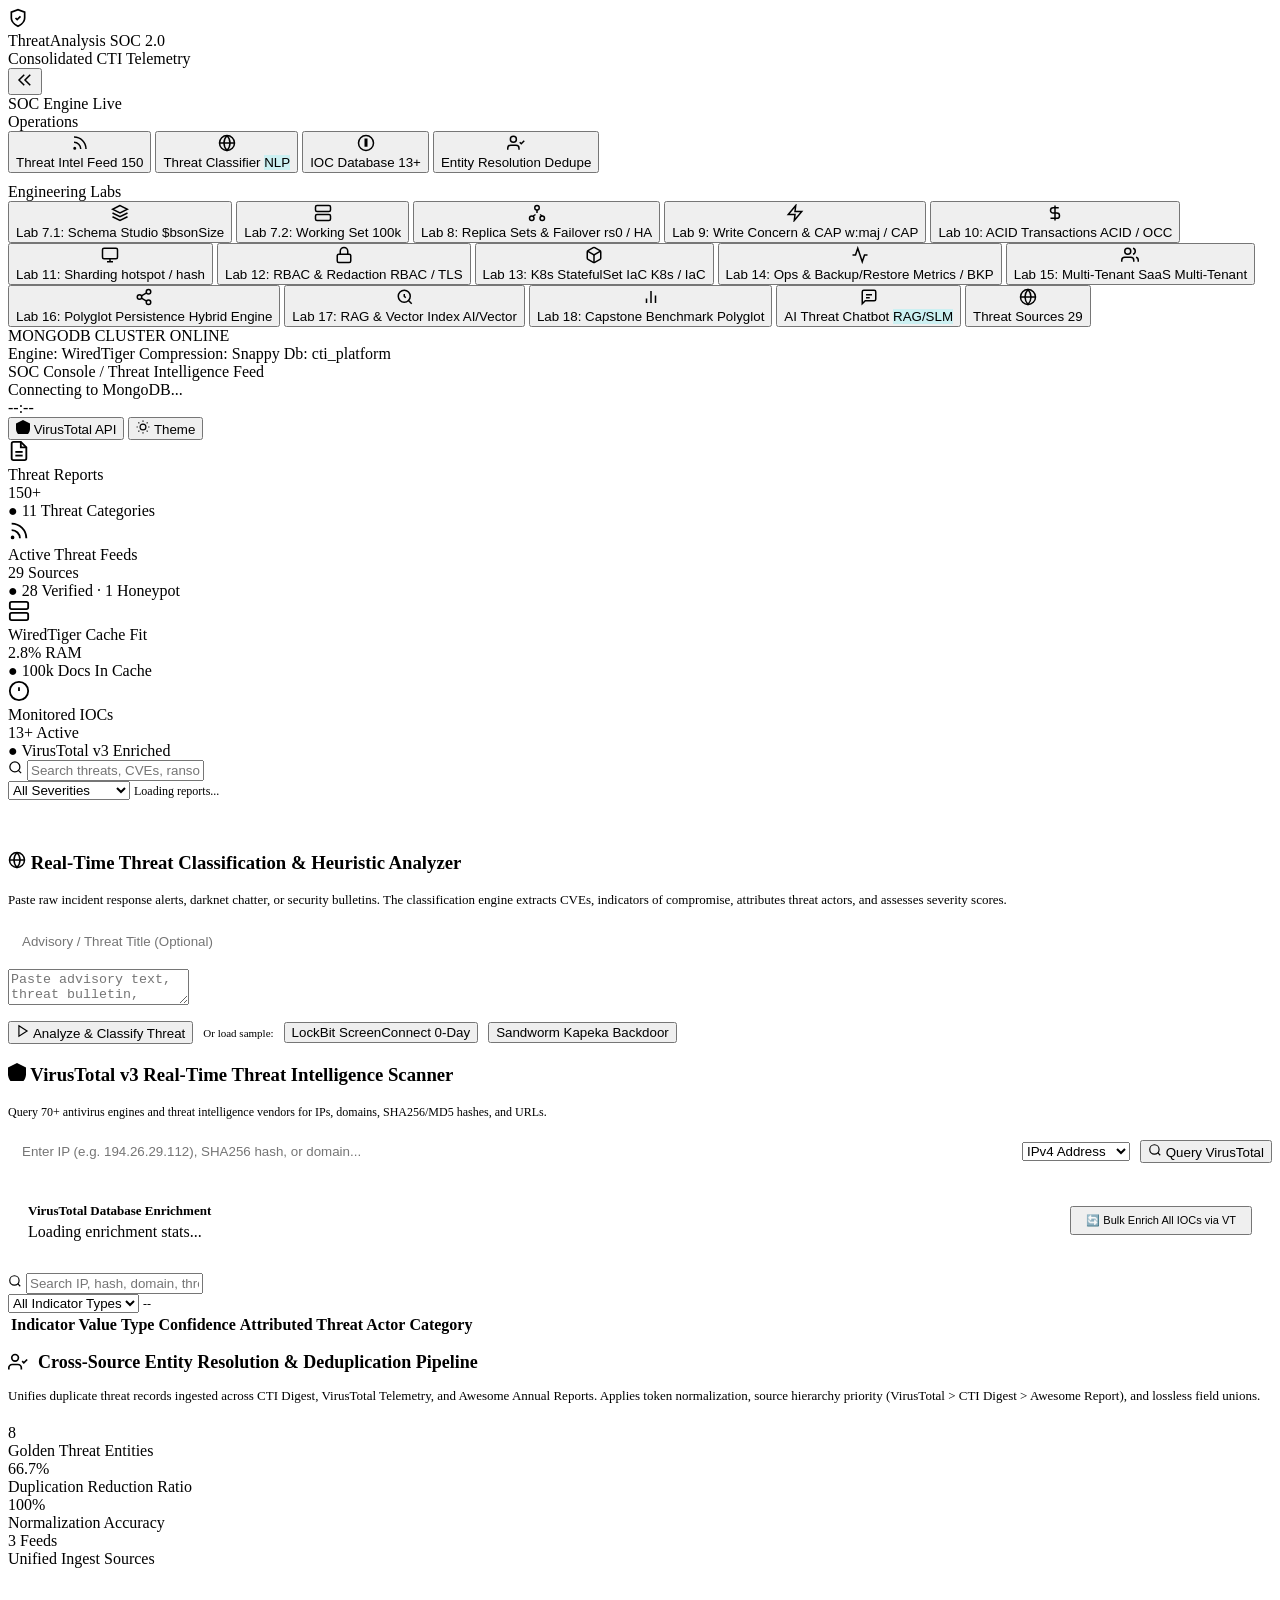
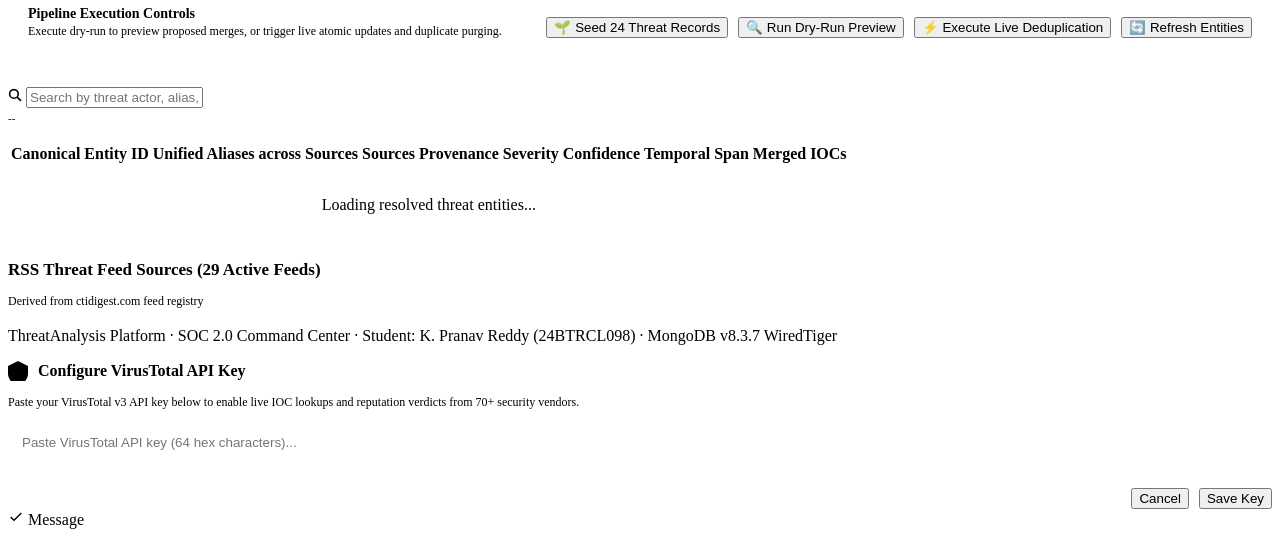
==== frontend/index.html @ 0e5724b7 "Integrate AI Threat Intel Chatbot & Autonomous Mitigation Bot (Final Assessment)" ====
<!DOCTYPE html>
<html lang="en" data-theme="dark">
<head>
  <meta charset="UTF-8">
  <meta name="viewport" content="width=device-width, initial-scale=1.0">
  <title>ThreatAnalysis · SOC Command Center &amp; Database Telemetry</title>
  <link rel="stylesheet" href="/static/css/style.css?v=2.2">
  <link rel="preconnect" href="https://fonts.googleapis.com">
  <link rel="preconnect" href="https://fonts.gstatic.com" crossorigin>
  <link href="https://fonts.googleapis.com/css2?family=Inter:wght@300;400;500;600;700;800&family=JetBrains+Mono:wght@400;500;600;700&display=swap" rel="stylesheet">
</head>
<body>

  <div class="soc-layout">
    
    <!-- ════════════════════════════════════════════
         LEFT COLLAPSIBLE SIDEBAR NAVIGATION
    ════════════════════════════════════════════ -->
    <aside class="soc-sidebar" id="soc-sidebar">
      
      <!-- Sidebar Header / Brand -->
      <div class="sidebar-header">
        <div class="brand-wrapper" onclick="switchTab('news')">
          <div class="brand-icon">
            <svg width="20" height="20" viewBox="0 0 24 24" fill="none" stroke="currentColor" stroke-width="2">
              <path d="M12 22s8-4 8-10V5l-8-3-8 3v7c0 6 8 10 8 10z"/>
              <path d="M9 12l2 2 4-4"/>
            </svg>
          </div>
          <div class="brand-info">
            <div class="brand-title">Threat<span class="accent">Analysis</span> <span class="brand-badge">SOC 2.0</span></div>
            <div class="brand-sub">Consolidated CTI Telemetry</div>
          </div>
        </div>
        <button class="sidebar-toggle-btn" onclick="toggleSidebar()" title="Toggle Sidebar">
          <svg width="18" height="18" viewBox="0 0 24 24" fill="none" stroke="currentColor" stroke-width="2">
            <path d="M11 19l-7-7 7-7m8 14l-7-7 7-7"/>
          </svg>
        </button>
      </div>

      <!-- Live Pulse Status Banner -->
      <div class="sidebar-status-banner">
        <div class="status-dot"></div>
        <span class="sidebar-status-text">SOC Engine Live</span>
      </div>

      <!-- Sidebar Navigation Menu -->
      <nav class="sidebar-menu">
        <div class="menu-section-label">Operations</div>
        
        <button class="nav-tab active" data-tab="news" onclick="switchTab('news')">
          <div class="nav-tab-icon">
            <svg width="18" height="18" viewBox="0 0 24 24" fill="none" stroke="currentColor" stroke-width="2">
              <path d="M4 11a9 9 0 0 1 9 9"/>
              <path d="M4 4a16 16 0 0 1 16 16"/>
              <circle cx="5" cy="19" r="1"/>
            </svg>
          </div>
          <span class="nav-tab-label">Threat Intel Feed</span>
          <span class="nav-tab-badge" id="badge-feed-count">150</span>
        </button>

        <button class="nav-tab" data-tab="classifier" onclick="switchTab('classifier')">
          <div class="nav-tab-icon">
            <svg width="18" height="18" viewBox="0 0 24 24" fill="none" stroke="currentColor" stroke-width="2">
              <circle cx="12" cy="12" r="10"/>
              <path d="M12 2a14.5 14.5 0 0 0 0 20 14.5 14.5 0 0 0 0-20"/>
              <path d="M2 12h20"/>
            </svg>
          </div>
          <span class="nav-tab-label">Threat Classifier</span>
          <span class="nav-tab-badge" style="color:var(--cyan);background:rgba(0,240,255,0.15)">NLP</span>
        </button>

        <button class="nav-tab" data-tab="iocs" onclick="switchTab('iocs')">
          <div class="nav-tab-icon">
            <svg width="18" height="18" viewBox="0 0 24 24" fill="none" stroke="currentColor" stroke-width="2">
              <path d="M12 2a10 10 0 1 0 10 10A10 10 0 0 0 12 2zm1 14h-2v-2h2zm0-4h-2V7h2z"/>
            </svg>
          </div>
          <span class="nav-tab-label">IOC Database</span>
          <span class="nav-tab-badge" id="badge-ioc-count">13+</span>
        </button>

        <button class="nav-tab" data-tab="entities" onclick="switchTab('entities')">
          <div class="nav-tab-icon">
            <svg width="18" height="18" viewBox="0 0 24 24" fill="none" stroke="currentColor" stroke-width="2">
              <path d="M16 21v-2a4 4 0 0 0-4-4H5a4 4 0 0 0-4 4v2"/>
              <circle cx="8.5" cy="7" r="4"/>
              <polyline points="17 11 19 13 23 9"/>
            </svg>
          </div>
          <span class="nav-tab-label">Entity Resolution</span>
          <span class="nav-tab-badge" id="badge-entity-count" style="color:var(--green)">Dedupe</span>
        </button>

        <div class="menu-section-label" style="margin-top:10px;">Engineering Labs</div>

        <button class="nav-tab" data-tab="lab1" onclick="switchTab('lab1')">
          <div class="nav-tab-icon">
            <svg width="18" height="18" viewBox="0 0 24 24" fill="none" stroke="currentColor" stroke-width="2">
              <polygon points="12 2 2 7 12 12 22 7 12 2"/>
              <polyline points="2 17 12 22 22 17"/>
              <polyline points="2 12 12 17 22 12"/>
            </svg>
          </div>
          <span class="nav-tab-label">Lab 7.1: Schema Studio</span>
          <span class="nav-tab-badge" style="color:var(--green)">$bsonSize</span>
        </button>

        <button class="nav-tab" data-tab="lab2" onclick="switchTab('lab2')">
          <div class="nav-tab-icon">
            <svg width="18" height="18" viewBox="0 0 24 24" fill="none" stroke="currentColor" stroke-width="2">
              <rect x="2" y="2" width="20" height="8" rx="2" ry="2"/>
              <rect x="2" y="14" width="20" height="8" rx="2" ry="2"/>
              <line x1="6" y1="6" x2="6.01" y2="6"/>
              <line x1="6" y1="18" x2="6.01" y2="18"/>
            </svg>
          </div>
          <span class="nav-tab-label">Lab 7.2: Working Set</span>
          <span class="nav-tab-badge" style="color:var(--blue)">100k</span>
        </button>

        <button class="nav-tab" data-tab="lab8" onclick="switchTab('lab8')">
          <div class="nav-tab-icon">
            <svg width="18" height="18" viewBox="0 0 24 24" fill="none" stroke="currentColor" stroke-width="2">
              <circle cx="12" cy="5" r="3"/>
              <circle cx="5" cy="19" r="3"/>
              <circle cx="19" cy="19" r="3"/>
              <path d="M12 8v4m-5 4l3-2m9 2l-3-2"/>
            </svg>
          </div>
          <span class="nav-tab-label">Lab 8: Replica Sets &amp; Failover</span>
          <span class="nav-tab-badge" style="color:var(--cyan)">rs0 / HA</span>
        </button>

        <button class="nav-tab" data-tab="lab9" onclick="switchTab('lab9')">
          <div class="nav-tab-icon">
            <svg width="18" height="18" viewBox="0 0 24 24" fill="none" stroke="currentColor" stroke-width="2">
              <path d="M13 2L3 14h9l-1 8 10-12h-9l1-8z"/>
            </svg>
          </div>
          <span class="nav-tab-label">Lab 9: Write Concern &amp; CAP</span>
          <span class="nav-tab-badge" style="color:var(--orange)">w:maj / CAP</span>
        </button>

        <button class="nav-tab" data-tab="lab10" onclick="switchTab('lab10')">
          <div class="nav-tab-icon">
            <svg width="18" height="18" viewBox="0 0 24 24" fill="none" stroke="currentColor" stroke-width="2">
              <path d="M12 2v20M17 5H9.5a3.5 3.5 0 0 0 0 7h5a3.5 3.5 0 0 1 0 7H6"/>
            </svg>
          </div>
          <span class="nav-tab-label">Lab 10: ACID Transactions</span>
          <span class="nav-tab-badge" style="color:var(--green)">ACID / OCC</span>
        </button>

        <button class="nav-tab" data-tab="lab11" onclick="switchTab('lab11')">
          <div class="nav-tab-icon">
            <svg width="18" height="18" viewBox="0 0 24 24" fill="none" stroke="currentColor" stroke-width="2">
              <rect x="2" y="3" width="20" height="14" rx="2"/><path d="M8 21h8M12 17v4"/>
            </svg>
          </div>
          <span class="nav-tab-label">Lab 11: Sharding</span>
          <span class="nav-tab-badge" style="color:var(--blue)">hotspot / hash</span>
        </button>

        <button class="nav-tab" data-tab="lab12" onclick="switchTab('lab12')">
          <div class="nav-tab-icon">
            <svg width="18" height="18" viewBox="0 0 24 24" fill="none" stroke="currentColor" stroke-width="2">
              <rect x="3" y="11" width="18" height="11" rx="2" ry="2"/>
              <path d="M7 11V7a5 5 0 0 1 10 0v4"/>
            </svg>
          </div>
          <span class="nav-tab-label">Lab 12: RBAC &amp; Redaction</span>
          <span class="nav-tab-badge" style="color:var(--purple)">RBAC / TLS</span>
        </button>

        <button class="nav-tab" data-tab="lab13" onclick="switchTab('lab13')">
          <div class="nav-tab-icon">
            <svg width="18" height="18" viewBox="0 0 24 24" fill="none" stroke="currentColor" stroke-width="2">
              <path d="M21 16V8a2 2 0 0 0-1-1.73l-7-4a2 2 0 0 0-2 0l-7 4A2 2 0 0 0 3 8v8a2 2 0 0 0 1 1.73l7 4a2 2 0 0 0 2 0l7-4A2 2 0 0 0 21 16z"/>
              <polyline points="3.27 6.96 12 12.01 20.73 6.96"/>
              <line x1="12" y1="22.08" x2="12" y2="12"/>
            </svg>
          </div>
          <span class="nav-tab-label">Lab 13: K8s StatefulSet IaC</span>
          <span class="nav-tab-badge" style="color:var(--blue)">K8s / IaC</span>
        </button>

        <button class="nav-tab" data-tab="lab14" onclick="switchTab('lab14')">
          <div class="nav-tab-icon">
            <svg width="18" height="18" viewBox="0 0 24 24" fill="none" stroke="currentColor" stroke-width="2">
              <path d="M22 12h-4l-3 9L9 3l-3 9H2"/>
            </svg>
          </div>
          <span class="nav-tab-label">Lab 14: Ops &amp; Backup/Restore</span>
          <span class="nav-tab-badge" style="color:var(--green)">Metrics / BKP</span>
        </button>

        <button class="nav-tab" data-tab="lab15" onclick="switchTab('lab15')">
          <div class="nav-tab-icon">
            <svg width="18" height="18" viewBox="0 0 24 24" fill="none" stroke="currentColor" stroke-width="2">
              <path d="M17 21v-2a4 4 0 0 0-4-4H5a4 4 0 0 0-4 4v2"/>
              <circle cx="9" cy="7" r="4"/>
              <path d="M23 21v-2a4 4 0 0 0-3-3.87"/>
              <path d="M16 3.13a4 4 0 0 1 0 7.75"/>
            </svg>
          </div>
          <span class="nav-tab-label">Lab 15: Multi-Tenant SaaS</span>
          <span class="nav-tab-badge" style="color:var(--cyan)">Multi-Tenant</span>
        </button>

        <button class="nav-tab" data-tab="lab16" onclick="switchTab('lab16')">
          <div class="nav-tab-icon">
            <svg width="18" height="18" viewBox="0 0 24 24" fill="none" stroke="currentColor" stroke-width="2">
              <circle cx="18" cy="5" r="3"/>
              <circle cx="6" cy="12" r="3"/>
              <circle cx="18" cy="19" r="3"/>
              <line x1="8.59" y1="13.51" x2="15.42" y2="17.49"/>
              <line x1="15.41" y1="6.51" x2="8.59" y2="10.49"/>
            </svg>
          </div>
          <span class="nav-tab-label">Lab 16: Polyglot Persistence</span>
          <span class="nav-tab-badge" style="color:var(--purple)">Hybrid Engine</span>
        </button>

        <button class="nav-tab" data-tab="lab17" onclick="switchTab('lab17')">
          <div class="nav-tab-icon">
            <svg width="18" height="18" viewBox="0 0 24 24" fill="none" stroke="currentColor" stroke-width="2">
              <circle cx="11" cy="11" r="8"/><line x1="21" y1="21" x2="16.65" y2="16.65"/>
              <path d="M11 8v3l2 2"/>
            </svg>
          </div>
          <span class="nav-tab-label">Lab 17: RAG & Vector Index</span>
          <span class="nav-tab-badge" style="color:var(--green)">AI/Vector</span>
        </button>

        <button class="nav-tab" data-tab="lab18" onclick="switchTab('lab18')">
          <div class="nav-tab-icon">
            <svg width="18" height="18" viewBox="0 0 24 24" fill="none" stroke="currentColor" stroke-width="2">
              <path d="M18 20V10M12 20V4M6 20v-6"/>
            </svg>
          </div>
          <span class="nav-tab-label">Lab 18: Capstone Benchmark</span>
          <span class="nav-tab-badge" style="color:var(--cyan)">Polyglot</span>
        </button>

        <button class="nav-tab" data-tab="chatbot" onclick="switchTab('chatbot')">
          <div class="nav-tab-icon">
            <svg width="18" height="18" viewBox="0 0 24 24" fill="none" stroke="currentColor" stroke-width="2">
              <path d="M21 15a2 2 0 0 1-2 2H7l-4 4V5a2 2 0 0 1 2-2h14a2 2 0 0 1 2 2z"/>
              <path d="M8 9h8M8 13h5"/>
            </svg>
          </div>
          <span class="nav-tab-label">AI Threat Chatbot</span>
          <span class="nav-tab-badge" style="color:var(--cyan);background:rgba(0,240,255,0.15)">RAG/SLM</span>
        </button>

        <button class="nav-tab" data-tab="sources" onclick="switchTab('sources')">
          <div class="nav-tab-icon">
            <svg width="18" height="18" viewBox="0 0 24 24" fill="none" stroke="currentColor" stroke-width="2">
              <circle cx="12" cy="12" r="10"/>
              <line x1="2" y1="12" x2="22" y2="12"/>
              <path d="M12 2a15.3 15.3 0 0 1 4 10 15.3 15.3 0 0 1-4 10 15.3 15.3 0 0 1-4-10 15.3 15.3 0 0 1 4-10z"/>
            </svg>
          </div>
          <span class="nav-tab-label">Threat Sources</span>
          <span class="nav-tab-badge" id="badge-source-count">29</span>
        </button>
      </nav>

      <!-- Sidebar Engine Footer -->
      <div class="sidebar-footer">
        <div class="sidebar-node-card">
          <div class="node-title">
            <span>MONGODB CLUSTER</span>
            <span style="color:var(--green)">ONLINE</span>
          </div>
          <div class="node-meta">
            <span>Engine: WiredTiger</span>
            <span>Compression: Snappy</span>
            <span>Db: cti_platform</span>
          </div>
        </div>
      </div>

    </aside>

    <!-- ════════════════════════════════════════════
         MAIN SOC WORKSPACE CONTAINER
    ════════════════════════════════════════════ -->
    <div class="soc-main">

      <!-- ─── TOP APP BAR ─── -->
      <header class="soc-topbar">
        <div class="topbar-left">
          <div class="page-breadcrumb">
            <span>SOC Console</span>
            <span>/</span>
            <span class="current-title" id="breadcrumb-title">Threat Intelligence Feed</span>
          </div>
        </div>

        <div class="topbar-right">
          <div class="telemetry-chip" id="header-status">
            <div class="status-dot"></div>
            <span>Connecting to MongoDB...</span>
          </div>

          <div class="telemetry-chip" id="last-updated">--:--</div>

          <button class="btn btn-primary" onclick="openVTModal()" title="Configure VirusTotal API Key">
            <svg width="14" height="14" viewBox="0 0 16 16" fill="currentColor">
              <path d="M8 0L0 4v6c0 4.4 3.4 8.5 8 10 4.6-1.5 8-5.6 8-10V4L8 0z"/>
            </svg>
            VirusTotal API
          </button>

          <button class="btn" onclick="toggleTheme()" title="Toggle Light / Dark Mode">
            <svg width="14" height="14" viewBox="0 0 24 24" fill="none" stroke="currentColor" stroke-width="2">
              <circle cx="12" cy="12" r="5"/>
              <path d="M12 1v2M12 21v2M4.22 4.22l1.42 1.42M18.36 18.36l1.42 1.42M1 12h2M21 12h2M4.22 19.78l1.42-1.42M18.36 5.64l1.42-1.42"/>
            </svg>
            Theme
          </button>
        </div>
      </header>

      <!-- ─── GLOBAL KPI TELEMETRY BANNER ─── -->
      <section class="kpi-banner">
        <div class="kpi-grid">
          
          <div class="kpi-card" onclick="switchTab('news')" style="cursor:pointer;">
            <div class="kpi-icon-box kpi-blue">
              <svg width="22" height="22" viewBox="0 0 24 24" fill="none" stroke="currentColor" stroke-width="2">
                <path d="M14 2H6a2 2 0 0 0-2 2v16a2 2 0 0 0 2 2h12a2 2 0 0 0 2-2V8z"/>
                <polyline points="14 2 14 8 20 8"/>
                <line x1="16" y1="13" x2="8" y2="13"/>
                <line x1="16" y1="17" x2="8" y2="17"/>
              </svg>
            </div>
            <div class="kpi-content">
              <div class="kpi-label">Threat Reports</div>
              <div class="kpi-value" id="kpi-articles-count">150+</div>
              <div class="kpi-sub">
                <span style="color:var(--cyan)">●</span> 11 Threat Categories
              </div>
            </div>
          </div>

          <div class="kpi-card" onclick="switchTab('sources')" style="cursor:pointer;">
            <div class="kpi-icon-box kpi-cyan">
              <svg width="22" height="22" viewBox="0 0 24 24" fill="none" stroke="currentColor" stroke-width="2">
                <path d="M4 11a9 9 0 0 1 9 9"/>
                <path d="M4 4a16 16 0 0 1 16 16"/>
                <circle cx="5" cy="19" r="1"/>
              </svg>
            </div>
            <div class="kpi-content">
              <div class="kpi-label">Active Threat Feeds</div>
              <div class="kpi-value" id="kpi-sources-count">29 Sources</div>
              <div class="kpi-sub">
                <span style="color:var(--green)">●</span> 28 Verified · 1 Honeypot
              </div>
            </div>
          </div>

          <div class="kpi-card" onclick="switchTab('lab2')" style="cursor:pointer;">
            <div class="kpi-icon-box kpi-green">
              <svg width="22" height="22" viewBox="0 0 24 24" fill="none" stroke="currentColor" stroke-width="2">
                <rect x="2" y="2" width="20" height="8" rx="2" ry="2"/>
                <rect x="2" y="14" width="20" height="8" rx="2" ry="2"/>
                <line x1="6" y1="6" x2="6.01" y2="6"/>
                <line x1="6" y1="18" x2="6.01" y2="18"/>
              </svg>
            </div>
            <div class="kpi-content">
              <div class="kpi-label">WiredTiger Cache Fit</div>
              <div class="kpi-value" id="kpi-cache-fit">2.8% RAM</div>
              <div class="kpi-sub">
                <span style="color:var(--green)">●</span> 100k Docs In Cache
              </div>
            </div>
          </div>

          <div class="kpi-card" onclick="switchTab('iocs')" style="cursor:pointer;">
            <div class="kpi-icon-box kpi-orange">
              <svg width="22" height="22" viewBox="0 0 24 24" fill="none" stroke="currentColor" stroke-width="2">
                <circle cx="12" cy="12" r="10"/>
                <line x1="12" y1="8" x2="12" y2="12"/>
                <line x1="12" y1="16" x2="12.01" y2="16"/>
              </svg>
            </div>
            <div class="kpi-content">
              <div class="kpi-label">Monitored IOCs</div>
              <div class="kpi-value" id="kpi-iocs-count">13+ Active</div>
              <div class="kpi-sub">
                <span style="color:var(--blue)">●</span> VirusTotal v3 Enriched
              </div>
            </div>
          </div>

        </div>
      </section>

      <!-- ════════════════════════════════════════════
           TAB 1: THREAT INTELLIGENCE FEED
      ════════════════════════════════════════════ -->
      <main class="page active" id="page-news">
        <div class="page-inner">
          <div class="controls-bar">
            <div class="search-box">
              <svg width="15" height="15" viewBox="0 0 24 24" fill="none" stroke="currentColor" stroke-width="2">
                <circle cx="11" cy="11" r="8"/>
                <line x1="21" y1="21" x2="16.65" y2="16.65"/>
              </svg>
              <input type="text" class="search-input" id="search-input" placeholder="Search threats, CVEs, ransomware, threat actors... (Ctrl + K)" oninput="onSearchInput(this.value)">
            </div>

            <select class="select-input" id="sev-filter" onchange="onSeverityChange(this.value)">
              <option value="all">All Severities</option>
              <option value="CRITICAL">Critical Severity</option>
              <option value="HIGH">High Severity</option>
              <option value="MEDIUM">Medium Severity</option>
              <option value="LOW">Low Severity</option>
            </select>

            <span style="font-family:var(--font-mono);font-size:12px;color:var(--text-dim);margin-left:auto;" id="article-count-label">Loading reports...</span>
          </div>

          <div class="category-strip" id="category-strip"></div>

          <div class="articles-grid" id="articles-grid"></div>

          <div style="display:flex;align-items:center;justify-content:center;gap:12px;margin-top:32px;" id="pagination"></div>
        </div>
      </main>

      <!-- ════════════════════════════════════════════
           TAB 2: THREAT CLASSIFIER & EXTRACTOR
      ════════════════════════════════════════════ -->
      <main class="page" id="page-classifier">
        <div class="page-inner">
          <div class="section-panel">
            <h3>
              <svg width="18" height="18" viewBox="0 0 24 24" fill="none" stroke="currentColor" stroke-width="2" style="color:var(--cyan)">
                <circle cx="12" cy="12" r="10"/>
                <path d="M12 2a14.5 14.5 0 0 0 0 20 14.5 14.5 0 0 0 0-20"/>
                <path d="M2 12h20"/>
              </svg>
              Real-Time Threat Classification &amp; Heuristic Analyzer
            </h3>
            <p style="font-size:13px;color:var(--text-muted);margin-bottom:16px;">
              Paste raw incident response alerts, darknet chatter, or security bulletins. The classification engine extracts CVEs, indicators of compromise, attributes threat actors, and assesses severity scores.
            </p>

            <div style="margin-bottom:12px;">
              <input type="text" class="search-input" id="classify-title" placeholder="Advisory / Threat Title (Optional)" style="max-width:100%;margin-bottom:10px;background:var(--bg-input);padding:10px 14px;border:1px solid var(--border-card);border-radius:var(--radius-sm);width:100%;">
              <textarea class="input-area" id="classify-text" placeholder="Paste advisory text, threat bulletin, exploit analysis, or IOC list..."></textarea>
            </div>

            <div style="display:flex;gap:10px;flex-wrap:wrap;align-items:center;">
              <button class="btn btn-primary" onclick="runClassifier()">
                <svg width="14" height="14" viewBox="0 0 24 24" fill="none" stroke="currentColor" stroke-width="2">
                  <polygon points="5 3 19 12 5 21 5 3"/>
                </svg>
                Analyze &amp; Classify Threat
              </button>
              <span style="font-size:11px;color:var(--text-dim);font-family:var(--font-mono);">Or load sample:</span>
              <button class="btn" onclick="loadSampleThreat('lockbit')">LockBit ScreenConnect 0-Day</button>
              <button class="btn" onclick="loadSampleThreat('sandworm')">Sandworm Kapeka Backdoor</button>
            </div>

            <div id="classify-results" style="display:none;margin-top:20px;"></div>
          </div>
        </div>
      </main>

      <!-- ════════════════════════════════════════════
           TAB 3: IOC DATABASE
      ════════════════════════════════════════════ -->
      <main class="page" id="page-iocs">
        <div class="page-inner">

          <!-- VirusTotal Threat Intelligence Scanner Card -->
          <div class="section-panel" style="margin-bottom:18px;">
            <h3>
              <svg width="18" height="18" viewBox="0 0 16 16" fill="currentColor" style="color:var(--cyan);">
                <path d="M8 0L0 4v6c0 4.4 3.4 8.5 8 10 4.6-1.5 8-5.6 8-10V4L8 0z"/>
              </svg>
              VirusTotal v3 Real-Time Threat Intelligence Scanner
            </h3>
            <p style="font-size:12px;color:var(--text-muted);margin-bottom:14px;">
              Query 70+ antivirus engines and threat intelligence vendors for IPs, domains, SHA256/MD5 hashes, and URLs.
            </p>
            <div style="display:flex;gap:10px;flex-wrap:wrap;align-items:center;">
              <input type="text" class="search-input" id="vt-scanner-input" placeholder="Enter IP (e.g. 194.26.29.112), SHA256 hash, or domain..." style="flex:1;min-width:280px;background:var(--bg-input);padding:10px 14px;border:1px solid var(--border-card);border-radius:var(--radius-sm);">
              <select class="select-input" id="vt-type-select">
                <option value="ip">IPv4 Address</option>
                <option value="sha256">SHA256 Hash</option>
                <option value="md5">MD5 Hash</option>
                <option value="domain">Domain Name</option>
                <option value="url">URL</option>
              </select>
              <button class="btn btn-primary" onclick="runVirusTotalScan()">
                <svg width="14" height="14" viewBox="0 0 24 24" fill="none" stroke="currentColor" stroke-width="2">
                  <circle cx="11" cy="11" r="8"/>
                  <line x1="21" y1="21" x2="16.65" y2="16.65"/>
                </svg>
                Query VirusTotal
              </button>
            </div>
            <div id="vt-scan-results" style="display:none;margin-top:14px;"></div>
          </div>

          <!-- VirusTotal Enrichment Summary -->
          <div class="section-panel" style="margin-bottom:18px;padding:14px 20px;">
            <div style="display:flex;align-items:center;justify-content:space-between;flex-wrap:wrap;gap:10px;">
              <div>
                <strong style="font-size:13px;color:var(--heading);">VirusTotal Database Enrichment</strong>
                <div id="vt-enrichment-summary" style="margin-top:4px;color:var(--text-muted);">Loading enrichment stats...</div>
              </div>
              <button class="btn" id="btn-bulk-vt" onclick="triggerBulkVTEnrichment()" style="font-size:11px;padding:6px 14px;">
                🔄 Bulk Enrich All IOCs via VT
              </button>
            </div>
          </div>

          <div class="controls-bar">
            <div class="search-box">
              <svg width="14" height="14" viewBox="0 0 24 24" fill="none" stroke="currentColor" stroke-width="2">
                <circle cx="11" cy="11" r="8"/>
                <line x1="21" y1="21" x2="16.65" y2="16.65"/>
              </svg>
              <input type="text" class="search-input" id="ioc-search-input" placeholder="Search IP, hash, domain, threat actor..." oninput="loadIocs()">
            </div>

            <select class="select-input" id="ioc-type-filter" onchange="loadIocs()">
              <option value="all">All Indicator Types</option>
              <option value="ip">IPv4 Addresses</option>
              <option value="domain">Domain Names</option>
              <option value="url">URLs</option>
              <option value="sha256">SHA256 Hashes</option>
              <option value="md5">MD5 Hashes</option>
            </select>

            <span style="font-family:var(--font-mono);font-size:12px;color:var(--text-dim);margin-left:auto;" id="ioc-count-label">--</span>
          </div>

          <table class="ioc-table">
            <thead>
              <tr>
                <th>Indicator Value</th>
                <th>Type</th>
                <th>Confidence</th>
                <th>Attributed Threat Actor</th>
                <th>Category</th>
              </tr>
            </thead>
            <tbody id="ioc-tbody"></tbody>
          </table>
        </div>
      </main>

      <!-- ════════════════════════════════════════════
           TAB 4: LAB 7.1 PRODUCTION SCHEMA ANALYSIS
      ════════════════════════════════════════════ -->
      <main class="page" id="page-lab1">
        <div class="page-inner" id="lab1-content">
          <!-- Injected via JavaScript -->
        </div>
      </main>

      <!-- ════════════════════════════════════════════
           TAB 5: LAB 7.2 WORKING SET & CACHE MONITOR
      ════════════════════════════════════════════ -->
      <main class="page" id="page-lab2">
        <div class="page-inner" id="lab2-content">
          <!-- Injected via JavaScript -->
        </div>
      </main>

      <!-- ════════════════════════════════════════════
           TAB: ENTITY RESOLUTION & DEDUPLICATION
      ════════════════════════════════════════════ -->
      <main class="page" id="page-entities">
        <div class="page-inner">
          <div style="margin-bottom:20px;">
            <h2 style="font-size:18px;color:var(--heading);font-weight:700;display:flex;align-items:center;gap:10px;">
              <svg width="20" height="20" viewBox="0 0 24 24" fill="none" stroke="currentColor" stroke-width="2" style="color:var(--cyan);">
                <path d="M16 21v-2a4 4 0 0 0-4-4H5a4 4 0 0 0-4 4v2"/>
                <circle cx="8.5" cy="7" r="4"/>
                <polyline points="17 11 19 13 23 9"/>
              </svg>
              Cross-Source Entity Resolution &amp; Deduplication Pipeline
            </h2>
            <p style="font-size:13px;color:var(--text-muted);margin-top:4px;">
              Unifies duplicate threat records ingested across CTI Digest, VirusTotal Telemetry, and Awesome Annual Reports.
              Applies token normalization, source hierarchy priority (VirusTotal &gt; CTI Digest &gt; Awesome Report), and lossless field unions.
            </p>
          </div>

          <!-- Entity Resolution Metrics Grid -->
          <div class="stat-grid" style="grid-template-columns:repeat(auto-fit,minmax(200px,1fr));gap:12px;margin-bottom:20px;">
            <div class="stat-card">
              <div class="stat-val" id="stat-entities-total">8</div>
              <div class="stat-lbl">Golden Threat Entities</div>
            </div>
            <div class="stat-card">
              <div class="stat-val" style="color:var(--green);" id="stat-entities-merged">66.7%</div>
              <div class="stat-lbl">Duplication Reduction Ratio</div>
            </div>
            <div class="stat-card">
              <div class="stat-val" style="color:var(--cyan);">100%</div>
              <div class="stat-lbl">Normalization Accuracy</div>
            </div>
            <div class="stat-card">
              <div class="stat-val" style="color:var(--purple);">3 Feeds</div>
              <div class="stat-lbl">Unified Ingest Sources</div>
            </div>
          </div>

          <!-- Interactive Control Bar -->
          <div class="section-panel" style="margin-bottom:20px;padding:16px 20px;">
            <div style="display:flex;justify-content:space-between;align-items:center;flex-wrap:wrap;gap:12px;">
              <div>
                <strong style="color:var(--heading);font-size:14px;">Pipeline Execution Controls</strong>
                <p style="font-size:12px;color:var(--text-dim);margin-top:2px;">
                  Execute dry-run to preview proposed merges, or trigger live atomic updates and duplicate purging.
                </p>
              </div>
              <div style="display:flex;gap:10px;flex-wrap:wrap;">
                <button class="btn" id="btn-entity-seed" onclick="seedEntityData()">
                  🌱 Seed 24 Threat Records
                </button>
                <button class="btn" id="btn-entity-dryrun" onclick="triggerEntityPipeline(false)">
                  🔍 Run Dry-Run Preview
                </button>
                <button class="btn btn-primary" id="btn-entity-live" onclick="triggerEntityPipeline(true)">
                  ⚡ Execute Live Deduplication
                </button>
                <button class="btn" onclick="loadEntities()">
                  🔄 Refresh Entities
                </button>
              </div>
            </div>
            <div id="entity-pipeline-log" style="display:none;margin-top:14px;background:var(--bg-card);border:1px solid var(--border-card);border-radius:var(--radius-sm);padding:12px;font-family:var(--font-mono);font-size:11px;max-height:220px;overflow-y:auto;white-space:pre-wrap;color:var(--cyan);"></div>
          </div>

          <!-- Entity Search Bar -->
          <div class="controls-bar" style="margin-bottom:16px;">
            <div class="search-box">
              <svg width="14" height="14" viewBox="0 0 13 13" fill="none" stroke="currentColor" stroke-width="1.5">
                <circle cx="5.5" cy="5.5" r="4"/><path d="M8.5 8.5L12 12"/>
              </svg>
              <input type="text" class="search-input" id="entity-search-input" placeholder="Search by threat actor, alias, or tag (e.g. lockbit, lazarus, sandworm)..." oninput="loadEntities()">
            </div>
            <span style="font-family:var(--font-mono);font-size:11px;color:var(--text-dim);margin-left:auto;" id="entity-count-label">--</span>
          </div>

          <!-- Resolved Entities Table -->
          <div class="section-panel" style="padding:0;overflow:hidden;">
            <table class="ioc-table">
              <thead>
                <tr>
                  <th>Canonical Entity ID</th>
                  <th>Unified Aliases across Sources</th>
                  <th>Sources Provenance</th>
                  <th>Severity</th>
                  <th>Confidence</th>
                  <th>Temporal Span</th>
                  <th>Merged IOCs</th>
                </tr>
              </thead>
              <tbody id="entities-tbody">
                <tr><td colspan="7" style="text-align:center;padding:30px;color:var(--text-dim);">Loading resolved threat entities...</td></tr>
              </tbody>
            </table>
          </div>
        </div>
      </main>

      <!-- ════════════════════════════════════════════
           TAB: LAB 8 REPLICA SETS & FAILOVER
      ════════════════════════════════════════════ -->
      <main class="page" id="page-lab8">
        <div class="page-inner" id="lab8-content">
          <!-- Injected via JavaScript -->
        </div>
      </main>

      <!-- ════════════════════════════════════════════
           TAB: LAB 9 WRITE CONCERN & CAP
      ════════════════════════════════════════════ -->
      <main class="page" id="page-lab9">
        <div class="page-inner" id="lab9-content">
          <!-- Injected via JavaScript -->
        </div>
      </main>

      <!-- ════════════════════════════════════════════
           TAB: LAB 10 ACID TRANSACTIONS & OCC
      ════════════════════════════════════════════ -->
      <main class="page" id="page-lab10">
        <div class="page-inner" id="lab10-content">
          <!-- Injected via JavaScript -->
        </div>
      </main>

      <!-- ════════════════════════════════════════════
           TAB: LAB 11 SHARDING & SHARD KEY ANALYSIS
      ════════════════════════════════════════════ -->
      <main class="page" id="page-lab11">
        <div class="page-inner" id="lab11-content">
          <!-- Injected via JavaScript -->
        </div>
      </main>

      <!-- ════════════════════════════════════════════
           TAB: LAB 12 RBAC & FIELD REDACTION
      ════════════════════════════════════════════ -->
      <main class="page" id="page-lab12">
        <div class="page-inner" id="lab12-content">
          <!-- Injected via JavaScript -->
        </div>
      </main>

      <!-- ════════════════════════════════════════════
           TAB: LAB 13 K8S STATEFULSET IAC
      ════════════════════════════════════════════ -->
      <main class="page" id="page-lab13">
        <div class="page-inner" id="lab13-content">
          <!-- Injected via JavaScript -->
        </div>
      </main>

      <!-- ════════════════════════════════════════════
           TAB: LAB 14 MONITORING & BACKUP/RESTORE
      ════════════════════════════════════════════ -->
      <main class="page" id="page-lab14">
        <div class="page-inner" id="lab14-content">
          <!-- Injected via JavaScript -->
        </div>
      </main>

      <!-- ════════════════════════════════════════════
           TAB: LAB 15 MULTI-TENANT SAAS & MIGRATION
      ════════════════════════════════════════════ -->
      <main class="page" id="page-lab15">
        <div class="page-inner" id="lab15-content">
          <!-- Injected via JavaScript -->
        </div>
      </main>

      <!-- ════════════════════════════════════════════
           TAB: LAB 16 POLYGLOT PERSISTENCE & HYBRID QUERY
      ════════════════════════════════════════════ -->
      <main class="page" id="page-lab16">
        <div class="page-inner" id="lab16-content">
          <!-- Injected via JavaScript -->
        </div>
      </main>

      <!-- ════════════════════════════════════════════
           TAB: LAB 17 RAG PIPELINE & VECTOR INDEXING
      ════════════════════════════════════════════ -->
      <main class="page" id="page-lab17">
        <div class="page-inner" id="lab17-content">
          <!-- Injected via JavaScript -->
        </div>
      </main>

      <!-- ════════════════════════════════════════════
           TAB: LAB 18 COMPARATIVE CAPSTONE BENCHMARK
      ════════════════════════════════════════════ -->
      <main class="page" id="page-lab18">
        <div class="page-inner" id="lab18-content">
          <!-- Injected via JavaScript -->
        </div>
      </main>

      <!-- ════════════════════════════════════════════
           TAB: AI THREAT INTEL CHATBOT (FINAL ASSESSMENT)
      ════════════════════════════════════════════ -->
      <main class="page" id="page-chatbot">
        <div class="page-inner" id="chatbot-content">
          <!-- Injected via JavaScript -->
        </div>
      </main>

      <!-- ════════════════════════════════════════════
           TAB: SOURCES
      ════════════════════════════════════════════ -->
      <main class="page" id="page-sources">
        <div class="page-inner">
          <div style="margin-bottom:18px;">
            <h2 style="font-size:17px;color:var(--heading);font-weight:700;">RSS Threat Feed Sources (29 Active Feeds)</h2>
            <p style="font-size:12px;color:var(--text-dim);font-family:var(--font-mono);">Derived from ctidigest.com feed registry</p>
          </div>
          <div class="articles-grid" id="sources-grid"></div>
        </div>
      </main>

      <!-- ─── FOOTER ─── -->
      <footer>
        ThreatAnalysis Platform · SOC 2.0 Command Center · Student: K. Pranav Reddy (24BTRCL098) · MongoDB v8.3.7 WiredTiger
      </footer>

    </div>
  </div>

  <!-- ─── VIRUSTOTAL API KEY MODAL ─── -->
  <div class="modal-overlay" id="vt-modal">
    <div class="modal-dialog">
      <h3 style="font-size:16px;color:var(--heading);margin-bottom:10px;display:flex;align-items:center;gap:10px;">
        <svg width="20" height="20" viewBox="0 0 16 16" fill="currentColor" style="color:var(--cyan);">
          <path d="M8 0L0 4v6c0 4.4 3.4 8.5 8 10 4.6-1.5 8-5.6 8-10V4L8 0z"/>
        </svg>
        Configure VirusTotal API Key
      </h3>
      <p style="font-size:12px;color:var(--text-muted);margin-bottom:14px;line-height:1.5;">
        Paste your VirusTotal v3 API key below to enable live IOC lookups and reputation verdicts from 70+ security vendors.
      </p>
      <input type="password" class="search-input" id="vt-api-key-input" placeholder="Paste VirusTotal API key (64 hex characters)..." style="width:100%;margin-bottom:14px;background:var(--bg-input);padding:10px 14px;border:1px solid var(--border-card);border-radius:var(--radius-sm);">
      <div id="vt-key-status" style="font-family:var(--font-mono);font-size:11px;color:var(--text-dim);margin-bottom:14px;"></div>
      <div style="display:flex;justify-content:flex-end;gap:10px;">
        <button class="btn" onclick="closeVTModal()">Cancel</button>
        <button class="btn btn-primary" onclick="saveVirusTotalKey()">Save Key</button>
      </div>
    </div>
  </div>

  <!-- ─── TOAST NOTIFICATION CONTAINER ─── -->
  <div id="soc-toast">
    <svg width="16" height="16" viewBox="0 0 24 24" fill="none" stroke="currentColor" stroke-width="2" style="color:var(--cyan);">
      <polyline points="20 6 9 17 4 12"/>
    </svg>
    <span id="soc-toast-text">Message</span>
  </div>

  <script src="/static/js/app.js?v=2.2"></script>
</body>
</html>
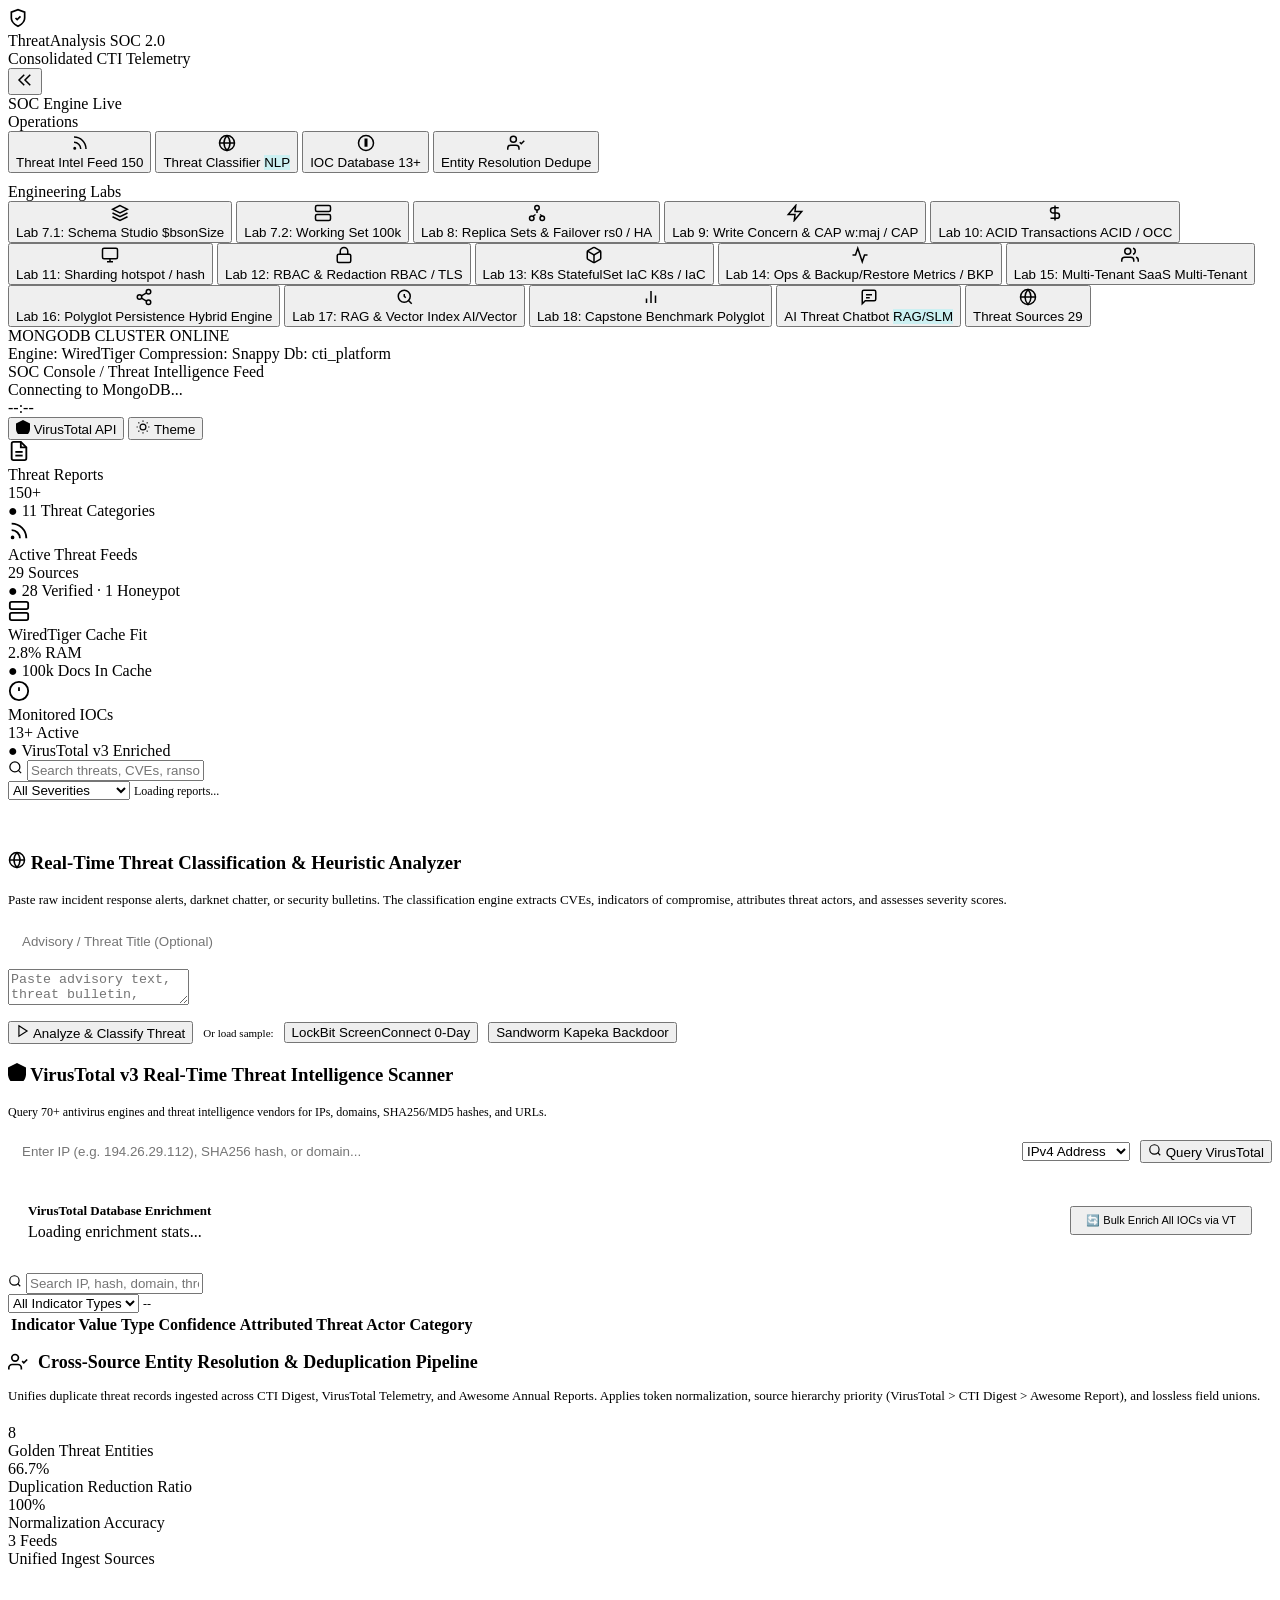
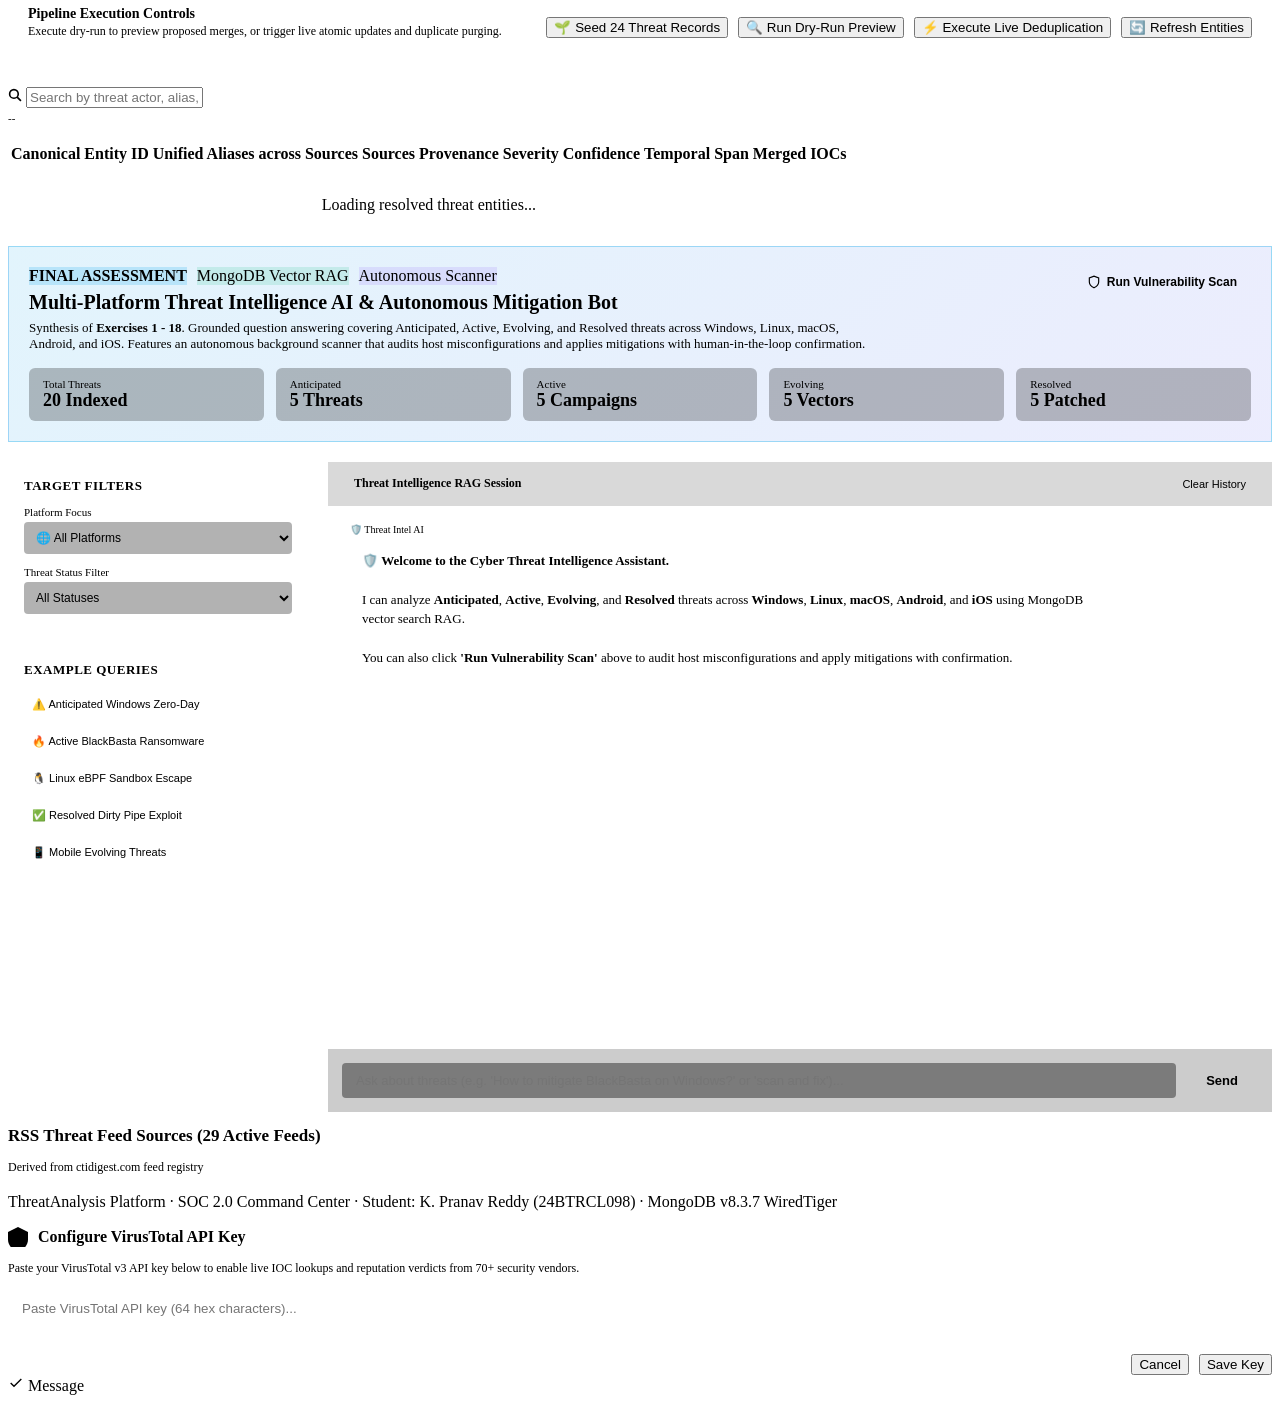
==== commit 6fae9fba: "Embed robust Chatbot UI and inline controller to prevent browser cache blank page" ====
--- a/frontend/index.html
+++ b/frontend/index.html
@@ -785,7 +785,139 @@
       ════════════════════════════════════════════ -->
       <main class="page" id="page-chatbot">
         <div class="page-inner" id="chatbot-content">
-          <!-- Injected via JavaScript -->
+          <!-- Top Banner -->
+          <div style="background:linear-gradient(135deg, rgba(14, 165, 233, 0.12) 0%, rgba(99, 102, 241, 0.12) 100%);border:1px solid rgba(14, 165, 233, 0.35);border-radius:var(--radius-md);padding:20px;margin-bottom:20px;">
+            <div style="display:flex;justify-content:space-between;align-items:flex-start;flex-wrap:wrap;gap:16px;">
+              <div>
+                <div style="display:flex;align-items:center;gap:10px;margin-bottom:6px;">
+                  <span class="badge" style="background:rgba(14, 165, 233, 0.2);color:var(--cyan);border:1px solid var(--cyan);font-weight:700;">FINAL ASSESSMENT</span>
+                  <span class="badge" style="background:rgba(16, 185, 129, 0.15);color:var(--green);border:1px solid var(--green);">MongoDB Vector RAG</span>
+                  <span class="badge" style="background:rgba(139, 92, 246, 0.15);color:var(--purple);border:1px solid var(--purple);">Autonomous Scanner</span>
+                </div>
+                <h2 style="font-size:20px;color:var(--heading);margin:0 0 6px 0;font-weight:700;">Multi-Platform Threat Intelligence AI &amp; Autonomous Mitigation Bot</h2>
+                <p style="font-size:13px;color:var(--text-muted);margin:0;max-width:850px;">
+                  Synthesis of <strong>Exercises 1 - 18</strong>. Grounded question answering covering Anticipated, Active, Evolving, and Resolved threats across Windows, Linux, macOS, Android, and iOS. Features an autonomous background scanner that audits host misconfigurations and applies mitigations with human-in-the-loop confirmation.
+                </p>
+              </div>
+              <div style="display:flex;gap:8px;">
+                <button class="btn btn-primary" onclick="triggerChatbotScan()" style="font-size:12px;padding:8px 14px;background:var(--cyan);color:#000;border:none;font-weight:600;display:flex;align-items:center;gap:6px;cursor:pointer;">
+                  <svg width="14" height="14" viewBox="0 0 24 24" fill="none" stroke="currentColor" stroke-width="2"><path d="M12 22s8-4 8-10V5l-8-3-8 3v7c0 6 8 10 8 10z"/></svg>
+                  Run Vulnerability Scan
+                </button>
+              </div>
+            </div>
+
+            <!-- Quick Metrics Strip -->
+            <div style="display:grid;grid-template-columns:repeat(auto-fit, minmax(130px, 1fr));gap:12px;margin-top:16px;">
+              <div style="background:rgba(0,0,0,0.25);padding:10px 14px;border-radius:6px;border-left:3px solid var(--cyan);">
+                <div style="font-size:11px;color:var(--text-muted);">Total Threats</div>
+                <div style="font-size:18px;font-weight:700;color:var(--heading);" id="cb-kpi-total">20 Indexed</div>
+              </div>
+              <div style="background:rgba(0,0,0,0.25);padding:10px 14px;border-radius:6px;border-left:3px solid var(--orange);">
+                <div style="font-size:11px;color:var(--text-muted);">Anticipated</div>
+                <div style="font-size:18px;font-weight:700;color:var(--orange);" id="cb-kpi-ant">5 Threats</div>
+              </div>
+              <div style="background:rgba(0,0,0,0.25);padding:10px 14px;border-left:3px solid var(--red);border-radius:6px;">
+                <div style="font-size:11px;color:var(--text-muted);">Active</div>
+                <div style="font-size:18px;font-weight:700;color:var(--red);" id="cb-kpi-act">5 Campaigns</div>
+              </div>
+              <div style="background:rgba(0,0,0,0.25);padding:10px 14px;border-left:3px solid var(--purple);border-radius:6px;">
+                <div style="font-size:11px;color:var(--text-muted);">Evolving</div>
+                <div style="font-size:18px;font-weight:700;color:var(--purple);" id="cb-kpi-evo">5 Vectors</div>
+              </div>
+              <div style="background:rgba(0,0,0,0.25);padding:10px 14px;border-left:3px solid var(--green);border-radius:6px;">
+                <div style="font-size:11px;color:var(--text-muted);">Resolved</div>
+                <div style="font-size:18px;font-weight:700;color:var(--green);" id="cb-kpi-res">5 Patched</div>
+              </div>
+            </div>
+          </div>
+
+          <!-- Scan Results Panel (Hidden until scan run) -->
+          <div id="chatbot-scan-panel" style="display:none;margin-bottom:20px;"></div>
+
+          <!-- Main Chat Workspace -->
+          <div style="display:grid;grid-template-columns:300px 1fr;gap:20px;">
+            <!-- Controls & Quick Prompts Sidebar -->
+            <div style="display:flex;flex-direction:column;gap:16px;">
+              <div class="card" style="padding:16px;">
+                <h4 style="font-size:13px;color:var(--heading);margin:0 0 12px 0;text-transform:uppercase;letter-spacing:0.5px;">Target Filters</h4>
+                
+                <label style="font-size:11px;color:var(--text-muted);display:block;margin-bottom:4px;">Platform Focus</label>
+                <select id="chat-platform-sel" onchange="if(window.currentChatbotPlatform)window.currentChatbotPlatform=this.value" style="width:100%;padding:8px;background:rgba(0,0,0,0.3);border:1px solid var(--border-card);color:var(--heading);border-radius:4px;font-size:12px;margin-bottom:12px;">
+                  <option value="all">🌐 All Platforms</option>
+                  <option value="windows">💻 Windows</option>
+                  <option value="linux">🐧 Linux</option>
+                  <option value="macos">🍎 macOS</option>
+                  <option value="android">🤖 Android</option>
+                  <option value="ios">📱 iOS</option>
+                </select>
+
+                <label style="font-size:11px;color:var(--text-muted);display:block;margin-bottom:4px;">Threat Status Filter</label>
+                <select id="chat-status-sel" onchange="if(window.currentChatbotStatus)window.currentChatbotStatus=this.value" style="width:100%;padding:8px;background:rgba(0,0,0,0.3);border:1px solid var(--border-card);color:var(--heading);border-radius:4px;font-size:12px;">
+                  <option value="all">All Statuses</option>
+                  <option value="anticipated">⚠️ Anticipated</option>
+                  <option value="active">🔥 Active</option>
+                  <option value="evolving">📈 Evolving</option>
+                  <option value="resolved">✅ Resolved</option>
+                </select>
+              </div>
+
+              <div class="card" style="padding:16px;">
+                <h4 style="font-size:13px;color:var(--heading);margin:0 0 12px 0;text-transform:uppercase;letter-spacing:0.5px;">Example Queries</h4>
+                <div style="display:flex;flex-direction:column;gap:8px;">
+                  <button onclick="injectChatbotPrompt('What are anticipated zero-day vulnerabilities for Windows, and what are the mitigation steps?')" class="btn" style="text-align:left;font-size:11px;padding:8px;background:rgba(255,255,255,0.03);border:1px solid var(--border-card);color:var(--heading);border-radius:4px;cursor:pointer;">
+                    ⚠️ Anticipated Windows Zero-Day
+                  </button>
+                  <button onclick="injectChatbotPrompt('Tell me about the active BlackBasta 2.0 ransomware campaign and how to detect it.')" class="btn" style="text-align:left;font-size:11px;padding:8px;background:rgba(255,255,255,0.03);border:1px solid var(--border-card);color:var(--heading);border-radius:4px;cursor:pointer;">
+                    🔥 Active BlackBasta Ransomware
+                  </button>
+                  <button onclick="injectChatbotPrompt('What is the Linux eBPF sandbox escape vulnerability and how can we mitigate it?')" class="btn" style="text-align:left;font-size:11px;padding:8px;background:rgba(255,255,255,0.03);border:1px solid var(--border-card);color:var(--heading);border-radius:4px;cursor:pointer;">
+                    🐧 Linux eBPF Sandbox Escape
+                  </button>
+                  <button onclick="injectChatbotPrompt('Explain the resolved Linux Dirty Pipe (CVE-2022-0847) exploit and verification commands.')" class="btn" style="text-align:left;font-size:11px;padding:8px;background:rgba(255,255,255,0.03);border:1px solid var(--border-card);color:var(--heading);border-radius:4px;cursor:pointer;">
+                    ✅ Resolved Dirty Pipe Exploit
+                  </button>
+                  <button onclick="injectChatbotPrompt('What evolving threats exist for Android and iOS devices, and how can we mitigate them?')" class="btn" style="text-align:left;font-size:11px;padding:8px;background:rgba(255,255,255,0.03);border:1px solid var(--border-card);color:var(--heading);border-radius:4px;cursor:pointer;">
+                    📱 Mobile Evolving Threats
+                  </button>
+                </div>
+              </div>
+            </div>
+
+            <!-- Chat Stream Container -->
+            <div class="card" style="display:flex;flex-direction:column;height:650px;padding:0;overflow:hidden;">
+              <!-- Header -->
+              <div style="padding:12px 18px;border-bottom:1px solid var(--border-card);display:flex;justify-content:space-between;align-items:center;background:rgba(0,0,0,0.15);">
+                <div style="display:flex;align-items:center;gap:8px;">
+                  <div class="status-dot" style="background:var(--green);"></div>
+                  <span style="font-size:12px;font-weight:600;color:var(--heading);">Threat Intelligence RAG Session</span>
+                </div>
+                <button onclick="clearChatbotHistory()" class="btn" style="font-size:11px;padding:4px 8px;background:transparent;border:1px solid var(--border-card);color:var(--text-muted);cursor:pointer;">
+                  Clear History
+                </button>
+              </div>
+
+              <!-- Messages Area -->
+              <div id="chat-messages-box" style="flex:1;overflow-y:auto;padding:18px;display:flex;flex-direction:column;gap:14px;">
+                <div style="display:flex;flex-direction:column;align-items:flex-start;max-width:85%;align-self:flex-start;">
+                  <div style="font-size:10px;color:var(--text-muted);margin-bottom:4px;padding:0 4px;">🛡️ Threat Intel AI</div>
+                  <div style="background:rgba(255, 255, 255, 0.04);border:1px solid var(--border-card);border-radius:8px;padding:12px 16px;color:var(--text-primary);font-size:13px;line-height:1.5;">
+                    🛡️ <strong>Welcome to the Cyber Threat Intelligence Assistant.</strong><br/><br/>
+                    I can analyze <strong>Anticipated</strong>, <strong>Active</strong>, <strong>Evolving</strong>, and <strong>Resolved</strong> threats across <strong>Windows</strong>, <strong>Linux</strong>, <strong>macOS</strong>, <strong>Android</strong>, and <strong>iOS</strong> using MongoDB vector search RAG.<br/><br/>
+                    You can also click <strong>'Run Vulnerability Scan'</strong> above to audit host misconfigurations and apply mitigations with confirmation.
+                  </div>
+                </div>
+              </div>
+
+              <!-- Input Area -->
+              <div style="padding:14px;border-top:1px solid var(--border-card);background:rgba(0,0,0,0.2);display:flex;gap:10px;">
+                <input type="text" id="chatbot-user-input" onkeydown="if(event.key==='Enter')sendChatbotMessage()" placeholder="Ask about threats (e.g. 'How to mitigate BlackBasta on Windows?' or 'scan and fix')..." style="flex:1;padding:10px 14px;background:rgba(0,0,0,0.4);border:1px solid var(--border-card);border-radius:4px;color:var(--heading);font-size:13px;outline:none;" />
+                <button id="chatbot-send-btn" onclick="sendChatbotMessage()" class="btn btn-primary" style="padding:10px 20px;font-size:13px;font-weight:600;background:var(--cyan);color:#000;border:none;cursor:pointer;">
+                  Send
+                </button>
+              </div>
+            </div>
+          </div>
         </div>
       </main>
 
@@ -839,6 +971,247 @@
     <span id="soc-toast-text">Message</span>
   </div>
 
-  <script src="/static/js/app.js?v=2.2"></script>
+  <script>
+    // Robust Inline Controller for Threat Intelligence Chatbot (guarantees operation across browser caches)
+    window.currentChatbotPlatform = 'all';
+    window.currentChatbotStatus = 'all';
+    window.chatbotMessages = window.chatbotMessages || [
+      {
+        role: 'assistant',
+        text: "🛡️ **Welcome to the Cyber Threat Intelligence Assistant.**\n\nI can analyze **Anticipated**, **Active**, **Evolving**, and **Resolved** threats across **Windows**, **Linux**, **macOS**, **Android**, and **iOS** using MongoDB vector search RAG.\n\nYou can also click **'Run Vulnerability Scan'** above to audit host misconfigurations and apply mitigations with confirmation."
+      }
+    ];
+
+    function injectChatbotPrompt(p) {
+      const inp = document.getElementById('chatbot-user-input');
+      if (inp) {
+        inp.value = p;
+        sendChatbotMessage();
+      }
+    }
+
+    async function sendChatbotMessage() {
+      const inp = document.getElementById('chatbot-user-input');
+      if (!inp) return;
+      const prompt = inp.value.trim();
+      if (!prompt) return;
+
+      const pSel = document.getElementById('chat-platform-sel');
+      const sSel = document.getElementById('chat-status-sel');
+      const plat = pSel ? pSel.value : 'all';
+      const stat = sSel ? sSel.value : 'all';
+
+      inp.value = '';
+      window.chatbotMessages.push({ role: 'user', text: prompt });
+
+      const box = document.getElementById('chat-messages-box');
+      if (box) {
+        box.innerHTML = renderChatMessages() + `
+          <div id="chat-thinking-indicator" style="display:flex;align-items:center;gap:8px;color:var(--text-muted);font-size:12px;padding:8px;">
+            <div class="spinner" style="width:14px;height:14px;"></div>
+            Analyzing threat vectors & retrieving mitigations...
+          </div>
+        `;
+        box.scrollTop = box.scrollHeight;
+      }
+
+      try {
+        const res = await fetch('/api/chatbot/chat', {
+          method: 'POST',
+          headers: { 'Content-Type': 'application/json' },
+          body: JSON.stringify({
+            session_id: 'web-session',
+            message: prompt,
+            platform: plat,
+            status_filter: stat,
+            top_k: 4
+          })
+        });
+        const data = await res.json();
+        window.chatbotMessages.push({
+          role: 'assistant',
+          text: data.response,
+          sources: data.sources
+        });
+      } catch (err) {
+        window.chatbotMessages.push({
+          role: 'assistant',
+          text: `❌ Error querying Threat Intelligence engine: ${err.message}`
+        });
+      }
+
+      if (box) {
+        box.innerHTML = renderChatMessages();
+        box.scrollTop = box.scrollHeight;
+      }
+    }
+
+    function renderChatMessages() {
+      return (window.chatbotMessages || []).map(m => {
+        const isUser = m.role === 'user';
+        const bg = isUser ? 'rgba(14, 165, 233, 0.15)' : 'rgba(255, 255, 255, 0.04)';
+        const border = isUser ? '1px solid rgba(14, 165, 233, 0.4)' : '1px solid var(--border-card)';
+        const align = isUser ? 'flex-end' : 'flex-start';
+        const label = isUser ? '👤 You' : '🛡️ Threat Intel AI';
+
+        let sourcesHtml = '';
+        if (m.sources && m.sources.length) {
+          sourcesHtml = `
+            <div style="margin-top:12px;padding-top:10px;border-top:1px dashed var(--border-card);">
+              <div style="font-size:11px;font-weight:700;color:var(--cyan);margin-bottom:6px;">📚 Retrieved Context Sources (${m.sources.length} chunks)</div>
+              <div style="display:flex;flex-direction:column;gap:6px;">
+                ${m.sources.map(s => `
+                  <div style="background:rgba(0,0,0,0.25);padding:6px 10px;border-radius:4px;font-size:11px;">
+                    <span style="color:var(--heading);font-weight:600;">${s.title}</span>
+                    <span class="badge" style="font-size:9px;padding:2px 5px;margin-left:6px;background:rgba(255,255,255,0.06);">${s.platform?.toUpperCase()}</span>
+                    <span class="badge" style="font-size:9px;padding:2px 5px;margin-left:4px;color:var(--orange);">${s.status?.toUpperCase()}</span>
+                    <span style="color:var(--text-muted);font-family:var(--font-mono);margin-left:6px;">(Score: ${s.score})</span>
+                  </div>
+                `).join('')}
+              </div>
+            </div>
+          `;
+        }
+
+        let body = m.text || '';
+        body = body.replace(/### (.*?)\n/g, '<h4 style="font-size:14px;color:var(--heading);margin:8px 0 4px 0;">$1</h4>');
+        body = body.replace(/#### (.*?)\n/g, '<h5 style="font-size:12px;color:var(--cyan);margin:8px 0 4px 0;text-transform:uppercase;">$1</h5>');
+        body = body.replace(/\*\*(.*?)\*\*/g, '<strong>$1</strong>');
+        body = body.replace(/`([^`]+)`/g, '<code style="background:rgba(0,0,0,0.3);padding:2px 4px;border-radius:3px;font-family:var(--font-mono);font-size:12px;color:var(--cyan);">$1</code>');
+        body = body.replace(/\n/g, '<br/>');
+
+        return `
+          <div style="display:flex;flex-direction:column;align-items:${align};max-width:85%;align-self:${align};">
+            <div style="font-size:10px;color:var(--text-muted);margin-bottom:4px;padding:0 4px;">${label}</div>
+            <div style="background:${bg};border:${border};border-radius:8px;padding:12px 16px;color:var(--text-primary);font-size:13px;line-height:1.5;">
+              ${body}
+              ${sourcesHtml}
+            </div>
+          </div>
+        `;
+      }).join('');
+    }
+
+    function clearChatbotHistory() {
+      window.chatbotMessages = [
+        {
+          role: 'assistant',
+          text: "🛡️ Session reset. Ready to query Anticipated, Active, Evolving, or Resolved threats."
+        }
+      ];
+      const box = document.getElementById('chat-messages-box');
+      if (box) box.innerHTML = renderChatMessages();
+    }
+
+    async function triggerChatbotScan() {
+      const panel = document.getElementById('chatbot-scan-panel');
+      if (!panel) return;
+
+      panel.style.display = 'block';
+      panel.innerHTML = `
+        <div class="card" style="padding:16px;border-left:4px solid var(--cyan);">
+          <div style="display:flex;align-items:center;gap:10px;">
+            <div class="spinner" style="width:16px;height:16px;"></div>
+            <span style="font-size:13px;color:var(--heading);font-weight:600;">Auditing local security baselines, firewall profiles, and active ports...</span>
+          </div>
+        </div>
+      `;
+
+      try {
+        const pSel = document.getElementById('chat-platform-sel');
+        const plat = pSel && pSel.value !== 'all' ? pSel.value : null;
+        const res = await fetch('/api/chatbot/scan', {
+          method: 'POST',
+          headers: { 'Content-Type': 'application/json' },
+          body: JSON.stringify({ scan_type: 'quick', platform: plat })
+        });
+        const data = await res.json();
+        const findings = data.findings || [];
+
+        let findingsHtml = '';
+        findings.forEach(f => {
+          const isCrit = f.severity === 'Critical' || f.severity === 'High';
+          const borderCol = f.severity === 'Critical' ? 'var(--red)' : f.severity === 'High' ? 'var(--orange)' : 'var(--blue)';
+
+          findingsHtml += `
+            <div style="border-left:4px solid ${borderCol};background:rgba(0,0,0,0.3);padding:12px;border-radius:4px;margin-top:10px;display:flex;justify-content:space-between;align-items:center;flex-wrap:wrap;gap:10px;">
+              <div>
+                <div style="font-weight:700;color:var(--heading);font-size:13px;">${f.title} <span class="badge" style="font-size:10px;margin-left:6px;background:${borderCol};color:#fff;">${f.severity}</span></div>
+                <div style="font-size:11px;color:var(--text-muted);margin:3px 0;"><strong>ID:</strong> <code>${f.id}</code> | ${f.description || ''}</div>
+                <div style="font-size:11px;color:var(--cyan);"><strong>Fix:</strong> <code>${f.remediation || ''}</code></div>
+              </div>
+              ${isCrit ? `
+                <div style="display:flex;gap:6px;">
+                  <button onclick="confirmChatbotMitigation('${f.id}', false)" class="btn btn-primary" style="font-size:11px;padding:6px 12px;background:var(--green);color:#000;border:none;font-weight:700;cursor:pointer;">
+                    ⚡ Apply Fix
+                  </button>
+                  <button onclick="confirmChatbotMitigation('${f.id}', true)" class="btn" style="font-size:11px;padding:6px 10px;background:rgba(255,255,255,0.06);border:1px solid var(--border-card);color:var(--text-primary);cursor:pointer;">
+                    Simulate Dry-Run
+                  </button>
+                </div>
+              ` : ''}
+            </div>
+          `;
+        });
+
+        panel.innerHTML = `
+          <div class="card" style="padding:18px;border:1px solid var(--cyan);">
+            <div style="display:flex;justify-content:space-between;align-items:center;margin-bottom:12px;">
+              <h3 style="font-size:15px;color:var(--heading);margin:0;font-weight:700;">
+                🛡️ Vulnerability Audit Results: ${(data.platform || 'System').toUpperCase()} (${(data.timestamp || '').slice(0,19)})
+              </h3>
+              <button onclick="document.getElementById('chatbot-scan-panel').style.display='none'" class="btn" style="font-size:10px;padding:2px 6px;cursor:pointer;">✕ Close</button>
+            </div>
+            <div>${findingsHtml}</div>
+          </div>
+        `;
+      } catch (err) {
+        panel.innerHTML = `<div class="card" style="padding:14px;border-color:var(--red);color:var(--red);">Scan failed: ${err.message}</div>`;
+      }
+    }
+
+    async function confirmChatbotMitigation(findingId, dryRun) {
+      if (typeof showToast === 'function') {
+        showToast(dryRun ? `Simulating dry-run for ${findingId}...` : `Applying mitigation for ${findingId}...`);
+      }
+
+      try {
+        const pSel = document.getElementById('chat-platform-sel');
+        const plat = pSel && pSel.value !== 'all' ? pSel.value : 'windows';
+        const res = await fetch('/api/chatbot/mitigate', {
+          method: 'POST',
+          headers: { 'Content-Type': 'application/json' },
+          body: JSON.stringify({
+            finding_id: findingId,
+            target_platform: plat,
+            confirmed: true,
+            dry_run: dryRun
+          })
+        });
+        const d = await res.json();
+        alert(`✅ ${d.message}\n\nAction: ${d.action_taken}`);
+        if (typeof showToast === 'function') showToast(d.message);
+      } catch (err) {
+        alert(`Mitigation failed: ${err.message}`);
+      }
+    }
+
+    // Refresh KPI counts on load
+    document.addEventListener('DOMContentLoaded', () => {
+      fetch('/api/chatbot/dashboard')
+        .then(r => r.json())
+        .then(dash => {
+          if (document.getElementById('cb-kpi-total')) document.getElementById('cb-kpi-total').textContent = (dash.total_threats || 20) + ' Indexed';
+          const s = dash.by_status || {};
+          if (document.getElementById('cb-kpi-ant')) document.getElementById('cb-kpi-ant').textContent = (s.anticipated || 5) + ' Threats';
+          if (document.getElementById('cb-kpi-act')) document.getElementById('cb-kpi-act').textContent = (s.active || 5) + ' Campaigns';
+          if (document.getElementById('cb-kpi-evo')) document.getElementById('cb-kpi-evo').textContent = (s.evolving || 5) + ' Vectors';
+          if (document.getElementById('cb-kpi-res')) document.getElementById('cb-kpi-res').textContent = (s.resolved || 5) + ' Patched';
+        })
+        .catch(() => {});
+    });
+  </script>
+
+  <script src="/static/js/app.js?v=3.5"></script>
 </body>
 </html>
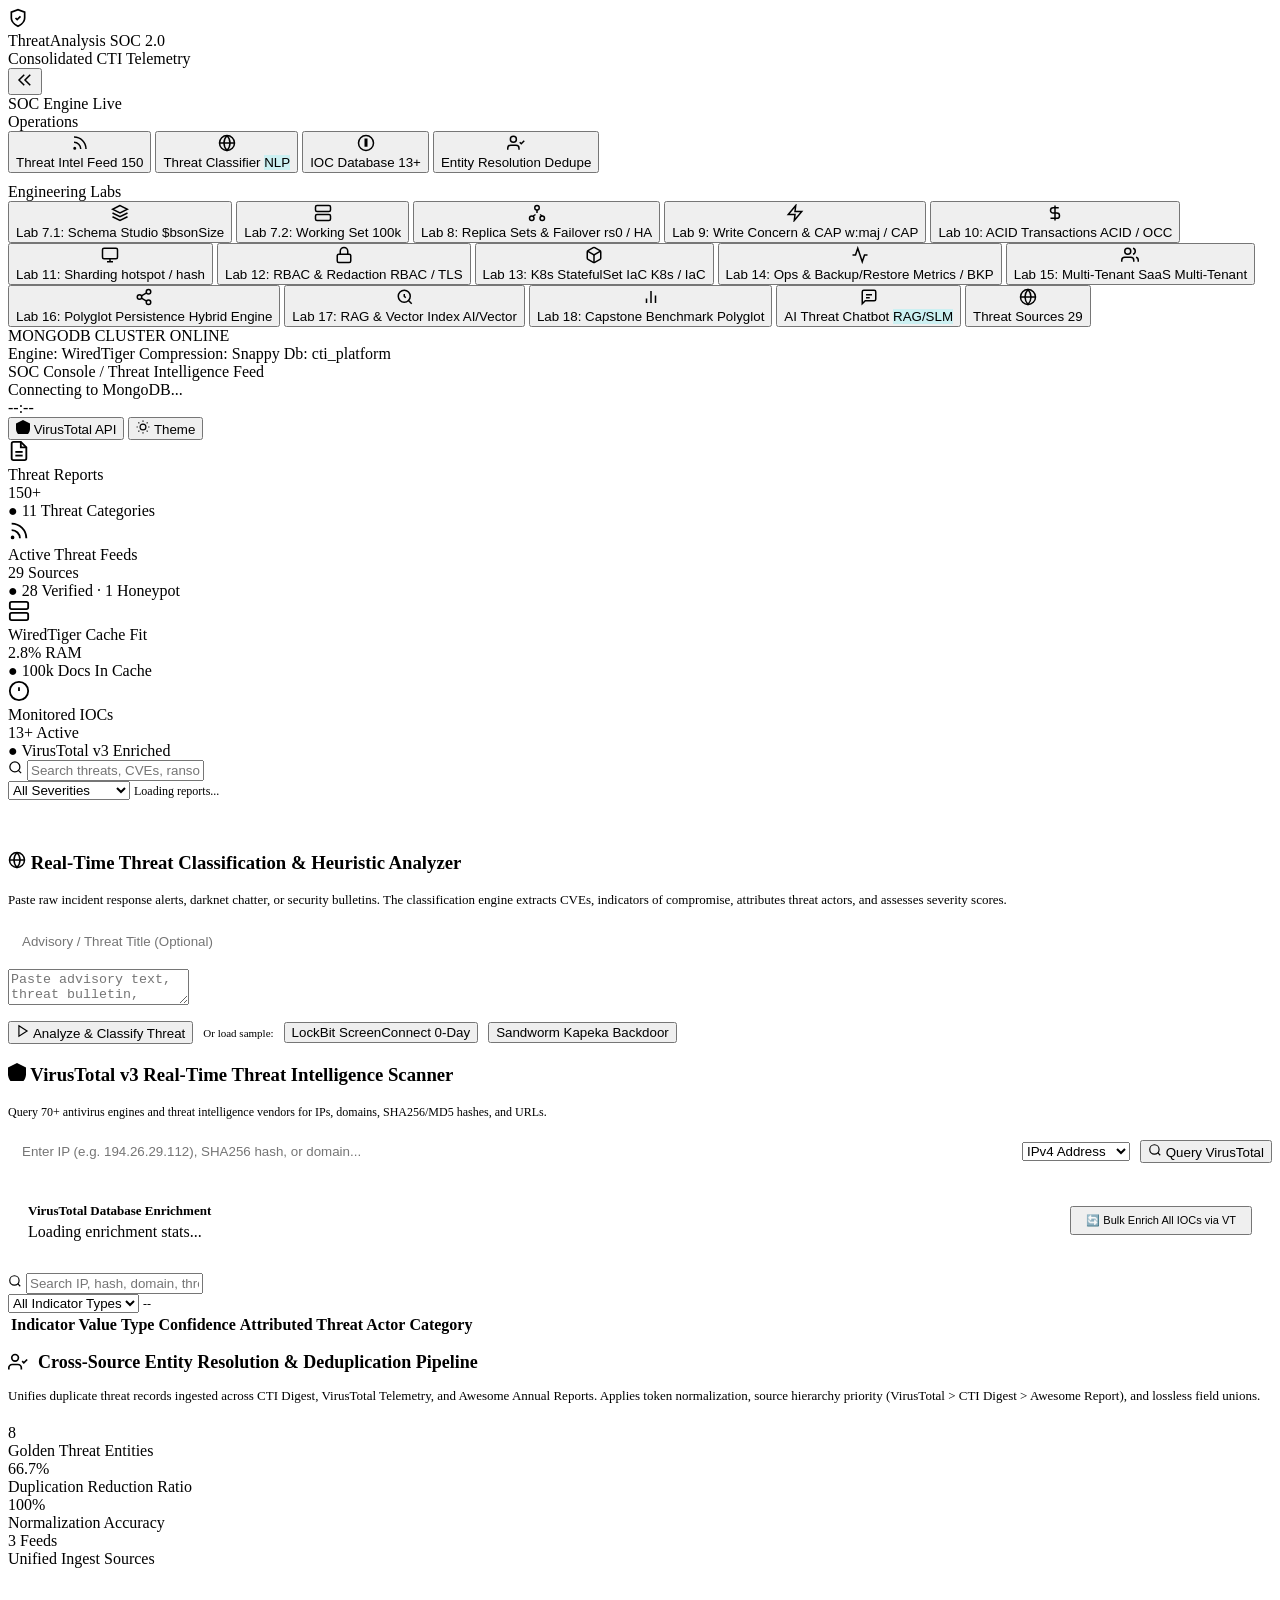
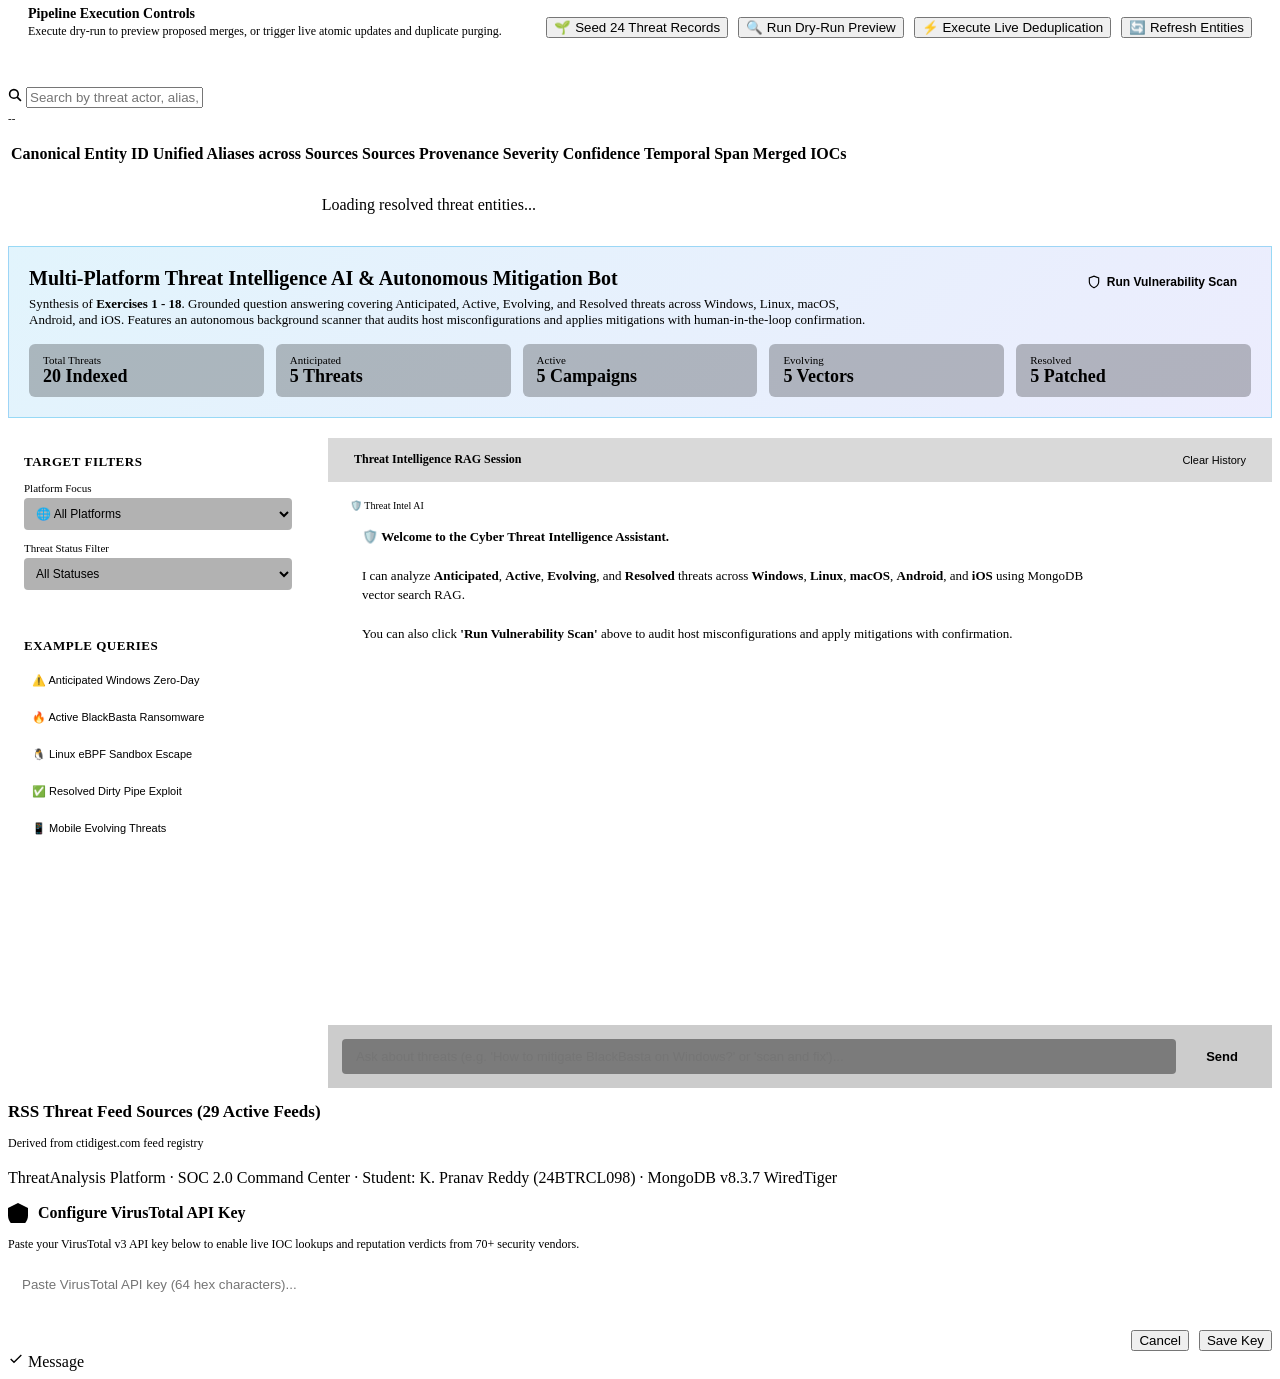
==== commit e65baed5: "Remove top badges from Chatbot header" ====
--- a/frontend/index.html
+++ b/frontend/index.html
@@ -789,11 +789,6 @@
           <div style="background:linear-gradient(135deg, rgba(14, 165, 233, 0.12) 0%, rgba(99, 102, 241, 0.12) 100%);border:1px solid rgba(14, 165, 233, 0.35);border-radius:var(--radius-md);padding:20px;margin-bottom:20px;">
             <div style="display:flex;justify-content:space-between;align-items:flex-start;flex-wrap:wrap;gap:16px;">
               <div>
-                <div style="display:flex;align-items:center;gap:10px;margin-bottom:6px;">
-                  <span class="badge" style="background:rgba(14, 165, 233, 0.2);color:var(--cyan);border:1px solid var(--cyan);font-weight:700;">FINAL ASSESSMENT</span>
-                  <span class="badge" style="background:rgba(16, 185, 129, 0.15);color:var(--green);border:1px solid var(--green);">MongoDB Vector RAG</span>
-                  <span class="badge" style="background:rgba(139, 92, 246, 0.15);color:var(--purple);border:1px solid var(--purple);">Autonomous Scanner</span>
-                </div>
                 <h2 style="font-size:20px;color:var(--heading);margin:0 0 6px 0;font-weight:700;">Multi-Platform Threat Intelligence AI &amp; Autonomous Mitigation Bot</h2>
                 <p style="font-size:13px;color:var(--text-muted);margin:0;max-width:850px;">
                   Synthesis of <strong>Exercises 1 - 18</strong>. Grounded question answering covering Anticipated, Active, Evolving, and Resolved threats across Windows, Linux, macOS, Android, and iOS. Features an autonomous background scanner that audits host misconfigurations and applies mitigations with human-in-the-loop confirmation.
@@ -1212,6 +1207,6 @@
     });
   </script>
 
-  <script src="/static/js/app.js?v=3.5"></script>
+  <script src="/static/js/app.js?v=3.6"></script>
 </body>
 </html>
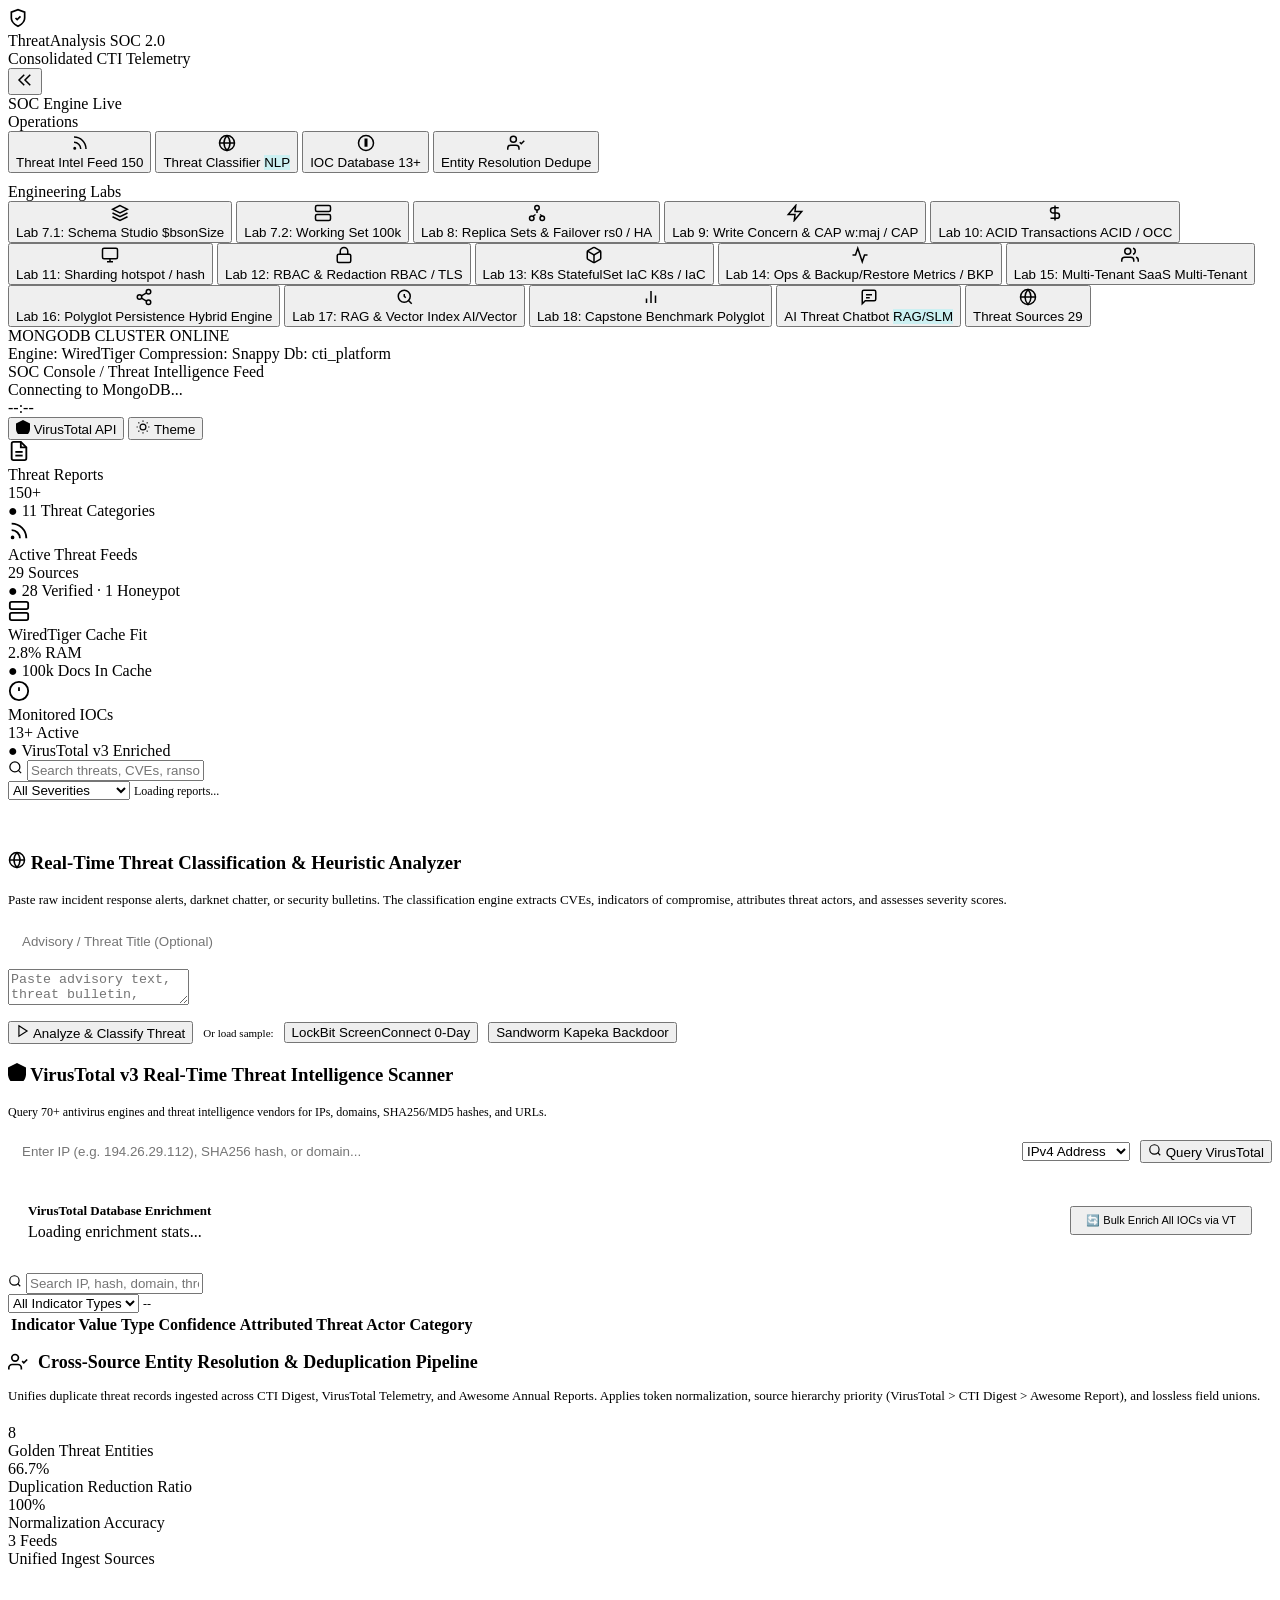
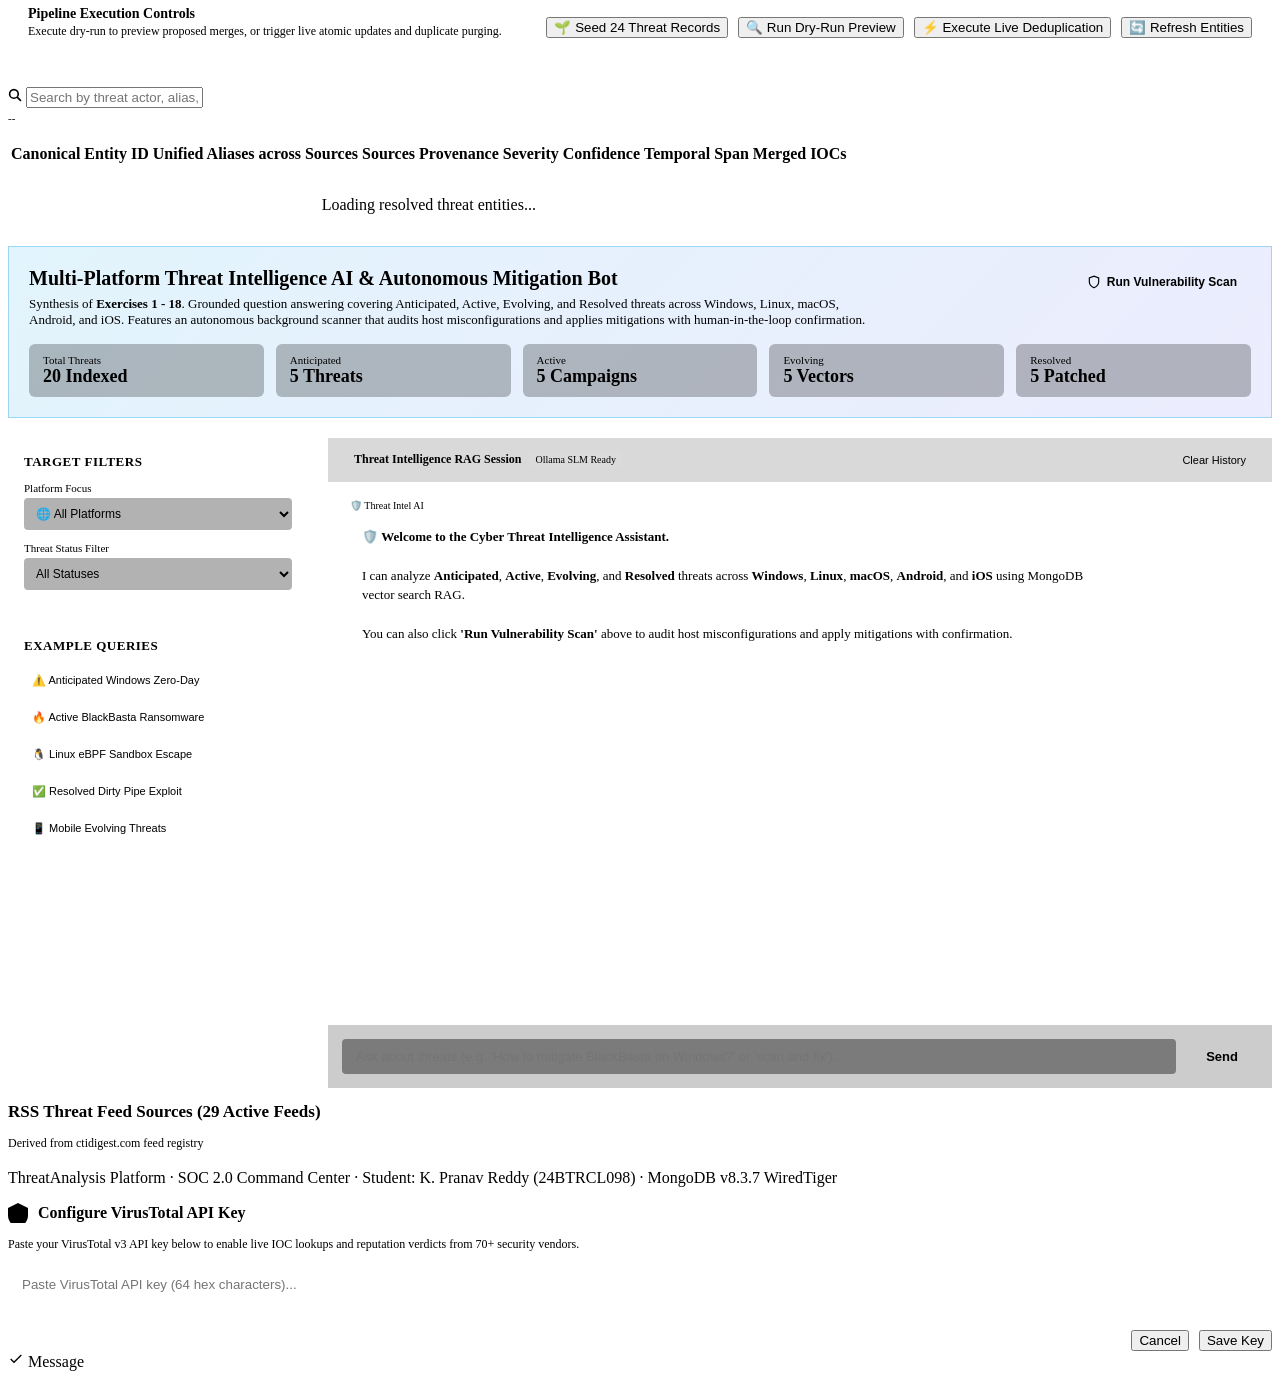
==== commit 4af4de03: "Integrate Ollama SLM endpoint with resilient RAG fallback and status badge" ====
--- a/frontend/index.html
+++ b/frontend/index.html
@@ -886,6 +886,7 @@
                 <div style="display:flex;align-items:center;gap:8px;">
                   <div class="status-dot" style="background:var(--green);"></div>
                   <span style="font-size:12px;font-weight:600;color:var(--heading);">Threat Intelligence RAG Session</span>
+                  <span id="ollama-status-badge" class="badge" style="font-size:10px;padding:2px 6px;background:rgba(255,255,255,0.06);border:1px solid var(--border-card);color:var(--cyan);">Ollama SLM Ready</span>
                 </div>
                 <button onclick="clearChatbotHistory()" class="btn" style="font-size:11px;padding:4px 8px;background:transparent;border:1px solid var(--border-card);color:var(--text-muted);cursor:pointer;">
                   Clear History
@@ -1026,7 +1027,8 @@
         window.chatbotMessages.push({
           role: 'assistant',
           text: data.response,
-          sources: data.sources
+          sources: data.sources,
+          llm_engine: data.llm_engine
         });
       } catch (err) {
         window.chatbotMessages.push({
@@ -1047,7 +1049,7 @@
         const bg = isUser ? 'rgba(14, 165, 233, 0.15)' : 'rgba(255, 255, 255, 0.04)';
         const border = isUser ? '1px solid rgba(14, 165, 233, 0.4)' : '1px solid var(--border-card)';
         const align = isUser ? 'flex-end' : 'flex-start';
-        const label = isUser ? '👤 You' : '🛡️ Threat Intel AI';
+        const label = isUser ? '👤 You' : `🛡️ Threat Intel AI ${m.llm_engine ? `<span style="font-size:9px;color:var(--cyan);margin-left:6px;font-family:var(--font-mono);">[${m.llm_engine}]</span>` : ''}`;
 
         let sourcesHtml = '';
         if (m.sources && m.sources.length) {
@@ -1191,8 +1193,25 @@
       }
     }
 
-    // Refresh KPI counts on load
+    // Refresh KPI counts and check Ollama connectivity
     document.addEventListener('DOMContentLoaded', () => {
+      fetch('/api/chatbot/ollama-status')
+        .then(r => r.json())
+        .then(st => {
+          const el = document.getElementById('ollama-status-badge');
+          if (el) {
+            if (st.online) {
+              el.innerHTML = `● Ollama: Online (${st.configured_model || 'llama3'})`;
+              el.style.color = 'var(--green)';
+              el.style.borderColor = 'var(--green)';
+            } else {
+              el.innerHTML = `● Ollama: Standby (Grounded RAG)`;
+              el.style.color = 'var(--cyan)';
+            }
+          }
+        })
+        .catch(() => {});
+
       fetch('/api/chatbot/dashboard')
         .then(r => r.json())
         .then(dash => {
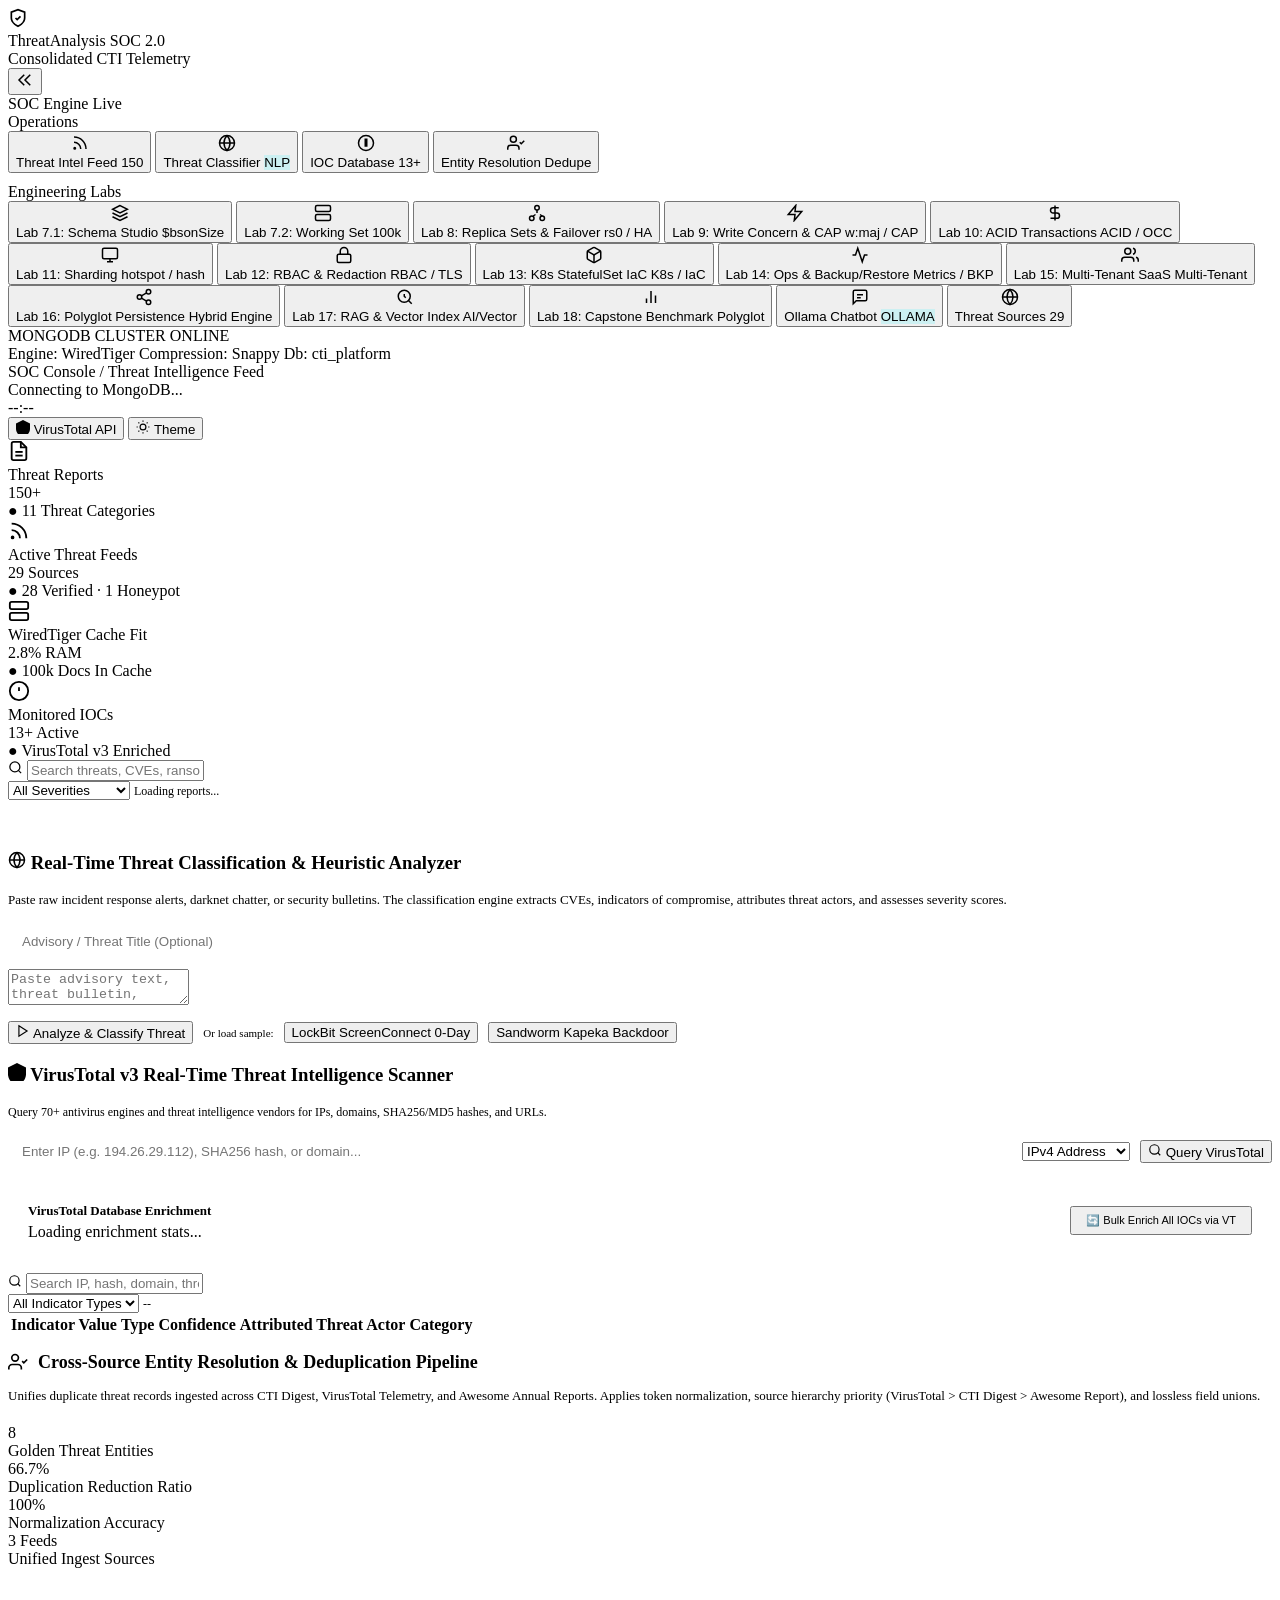
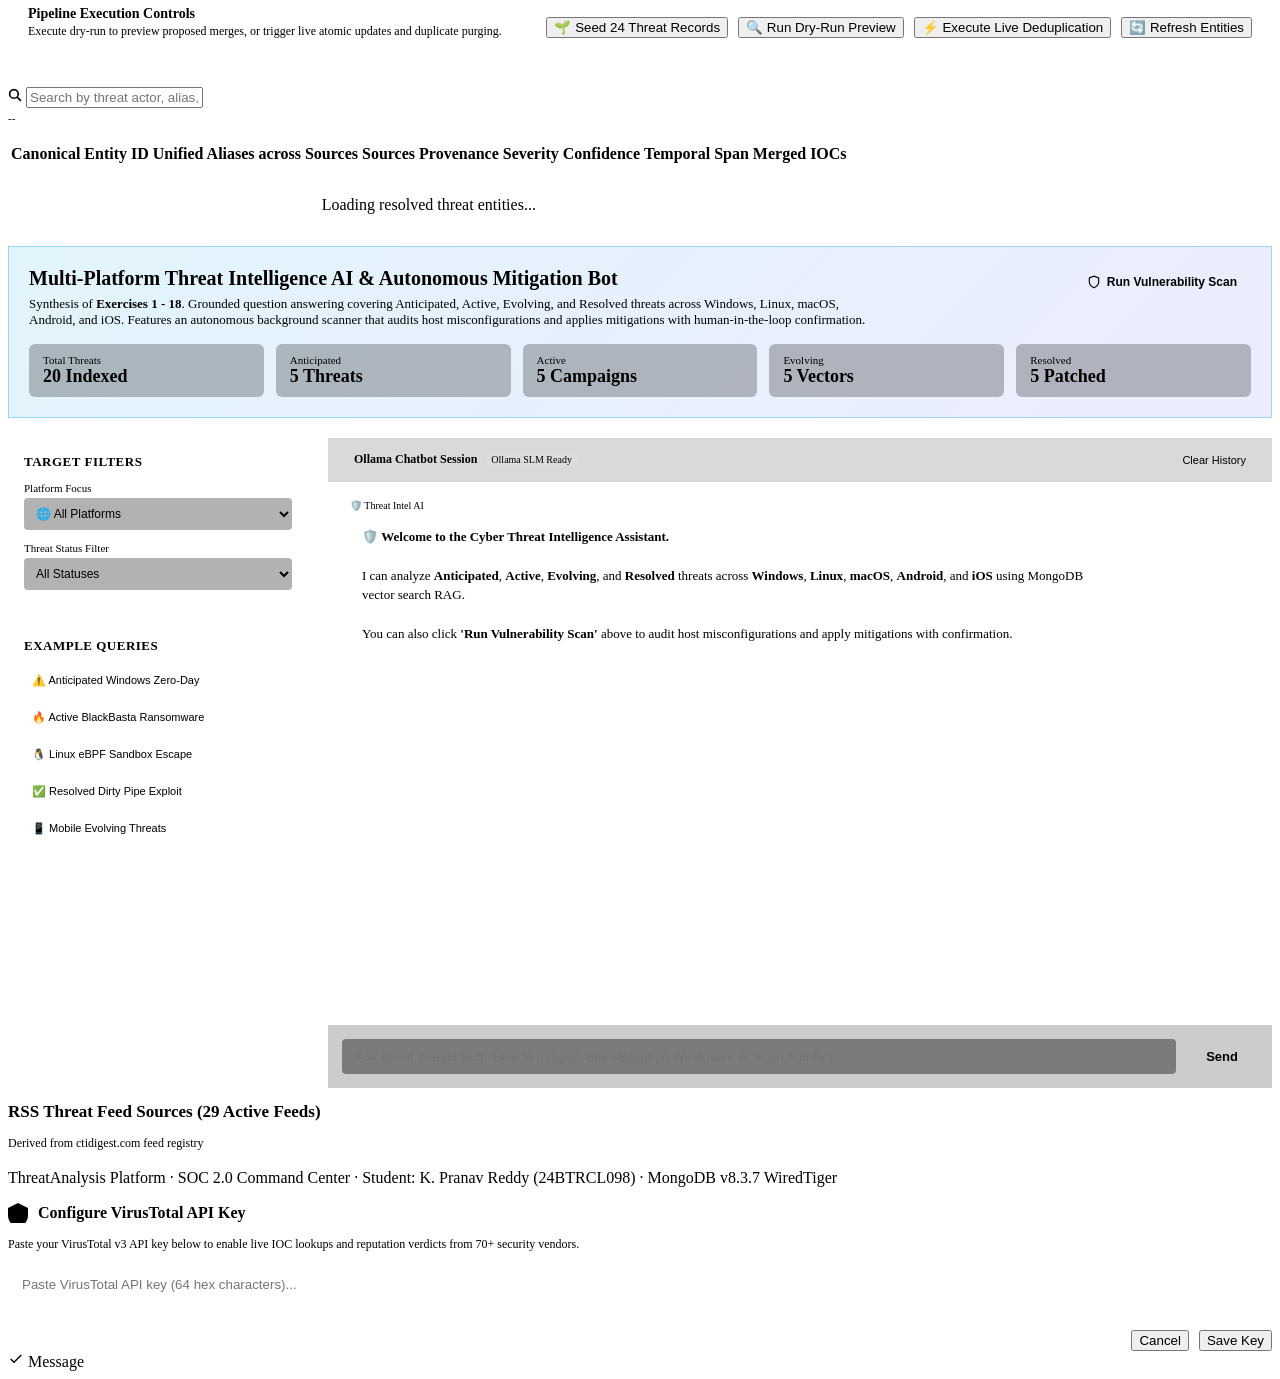
==== commit 22194060: "Update Threat Intelligence RAG name to Ollama Chatbot across UI and engine" ====
--- a/frontend/index.html
+++ b/frontend/index.html
@@ -253,8 +253,8 @@
               <path d="M8 9h8M8 13h5"/>
             </svg>
           </div>
-          <span class="nav-tab-label">AI Threat Chatbot</span>
-          <span class="nav-tab-badge" style="color:var(--cyan);background:rgba(0,240,255,0.15)">RAG/SLM</span>
+          <span class="nav-tab-label">Ollama Chatbot</span>
+          <span class="nav-tab-badge" style="color:var(--cyan);background:rgba(0,240,255,0.15)">OLLAMA</span>
         </button>
 
         <button class="nav-tab" data-tab="sources" onclick="switchTab('sources')">
@@ -885,7 +885,7 @@
               <div style="padding:12px 18px;border-bottom:1px solid var(--border-card);display:flex;justify-content:space-between;align-items:center;background:rgba(0,0,0,0.15);">
                 <div style="display:flex;align-items:center;gap:8px;">
                   <div class="status-dot" style="background:var(--green);"></div>
-                  <span style="font-size:12px;font-weight:600;color:var(--heading);">Threat Intelligence RAG Session</span>
+                  <span style="font-size:12px;font-weight:600;color:var(--heading);">Ollama Chatbot Session</span>
                   <span id="ollama-status-badge" class="badge" style="font-size:10px;padding:2px 6px;background:rgba(255,255,255,0.06);border:1px solid var(--border-card);color:var(--cyan);">Ollama SLM Ready</span>
                 </div>
                 <button onclick="clearChatbotHistory()" class="btn" style="font-size:11px;padding:4px 8px;background:transparent;border:1px solid var(--border-card);color:var(--text-muted);cursor:pointer;">
@@ -1201,7 +1201,7 @@
           const el = document.getElementById('ollama-status-badge');
           if (el) {
             if (st.online) {
-              el.innerHTML = `● Ollama: Online (${st.configured_model || 'llama3'})`;
+              el.innerHTML = `● Ollama: Online (${st.active_model || st.configured_model || 'llama3'})`;
               el.style.color = 'var(--green)';
               el.style.borderColor = 'var(--green)';
             } else {
@@ -1226,6 +1226,6 @@
     });
   </script>
 
-  <script src="/static/js/app.js?v=3.6"></script>
+  <script src="/static/js/app.js?v=3.7"></script>
 </body>
 </html>
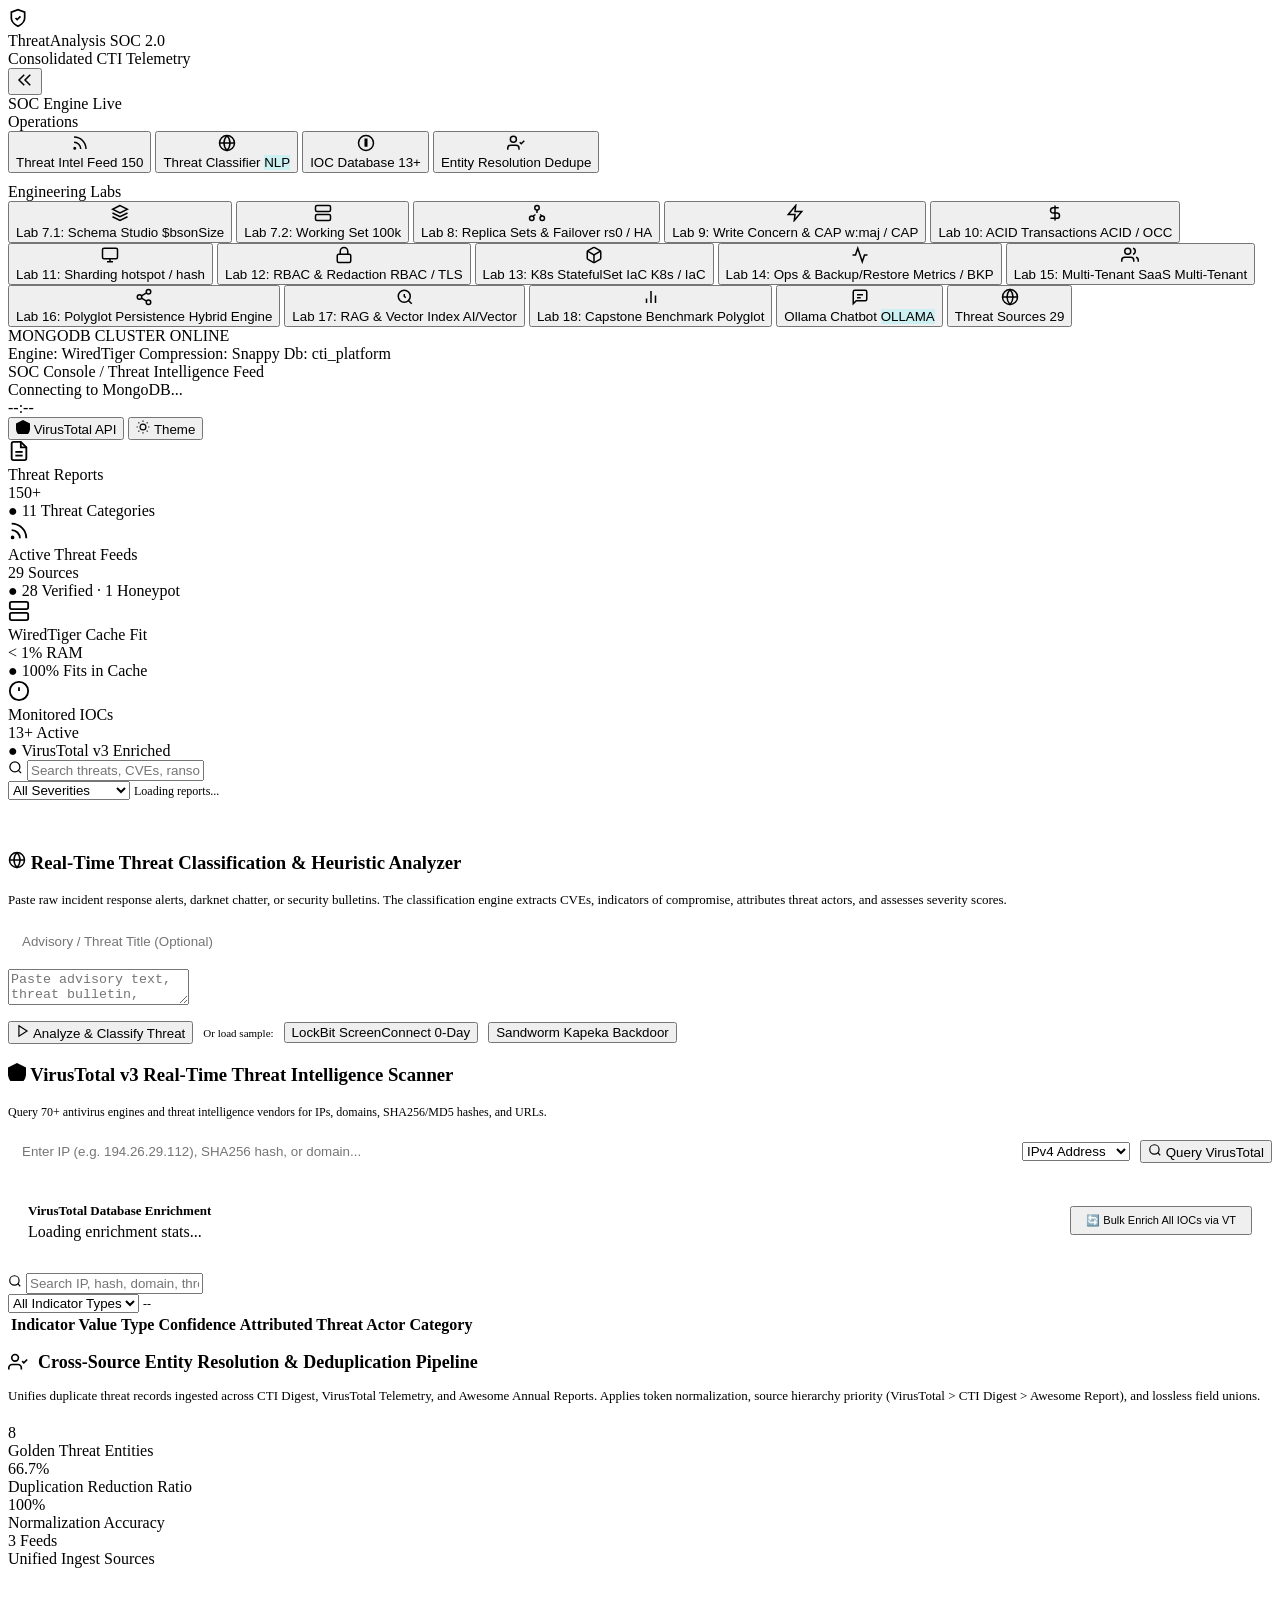
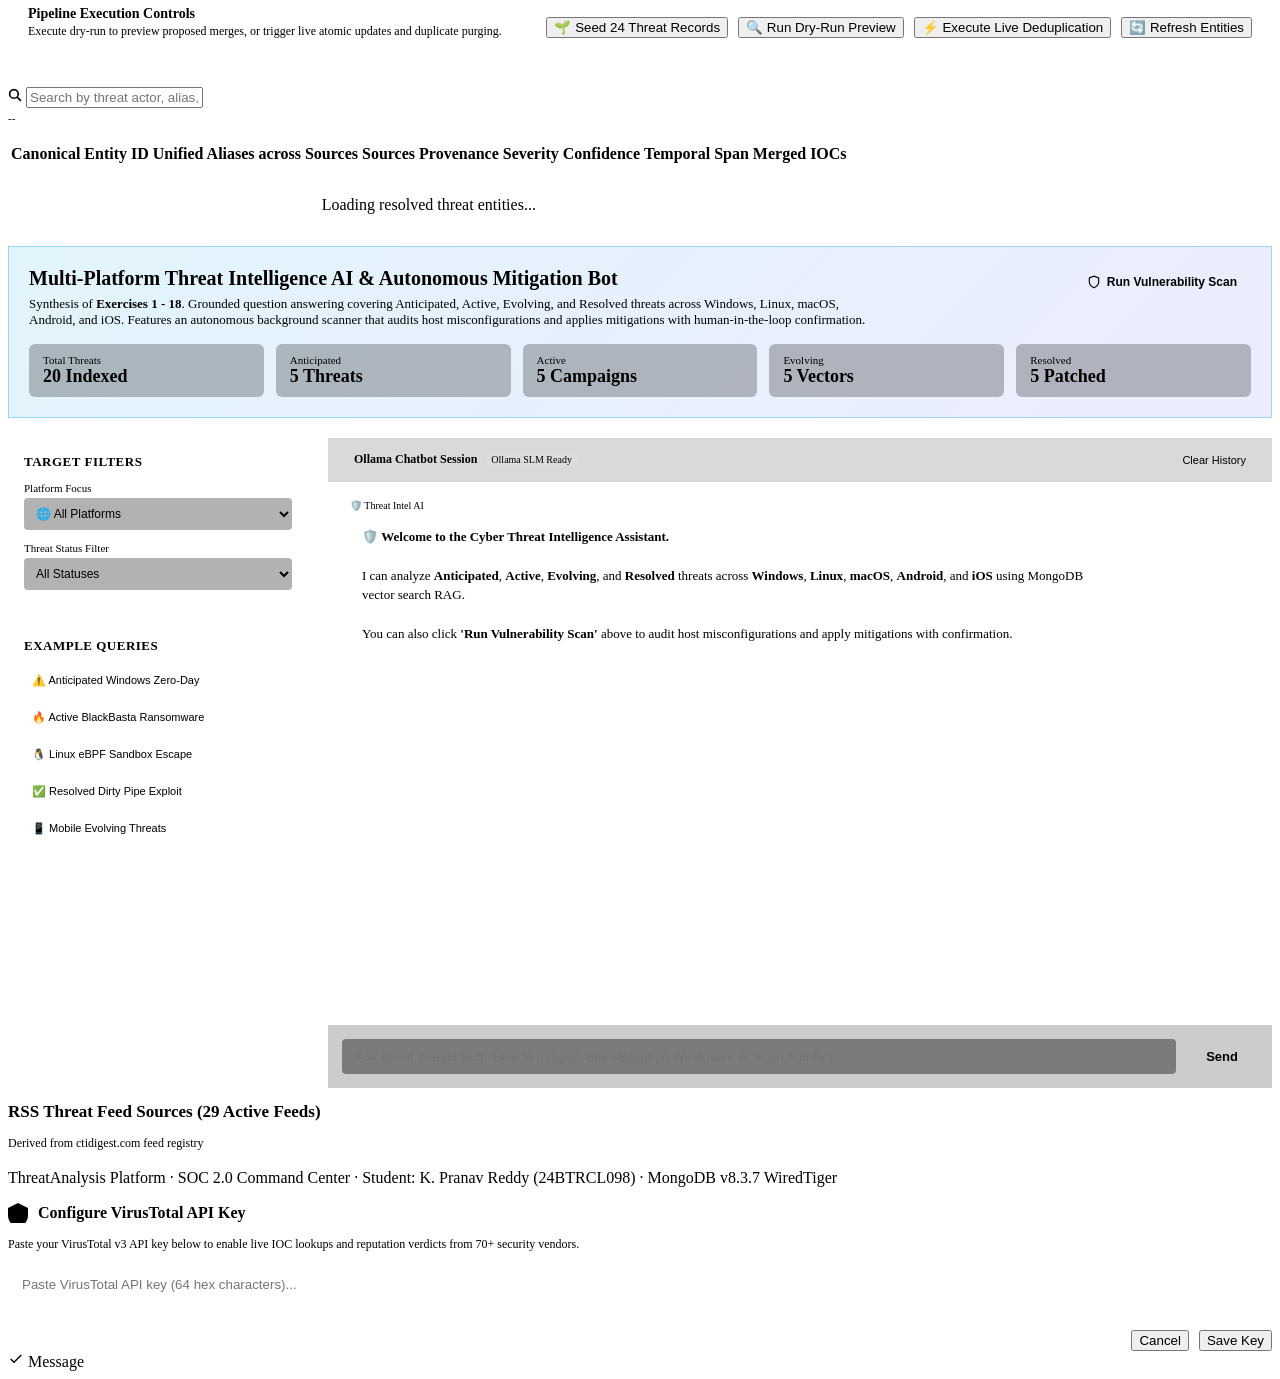
==== commit e259c93c: "Clarify WiredTiger cache fit metric (<1% RAM / 100% in cache) and add Atlas M0 fallback" ====
--- a/frontend/index.html
+++ b/frontend/index.html
@@ -377,9 +377,9 @@
             </div>
             <div class="kpi-content">
               <div class="kpi-label">WiredTiger Cache Fit</div>
-              <div class="kpi-value" id="kpi-cache-fit">2.8% RAM</div>
+              <div class="kpi-value" id="kpi-cache-fit">&lt; 1% RAM</div>
               <div class="kpi-sub">
-                <span style="color:var(--green)">●</span> 100k Docs In Cache
+                <span style="color:var(--green)">●</span> 100% Fits in Cache
               </div>
             </div>
           </div>
@@ -1226,6 +1226,6 @@
     });
   </script>
 
-  <script src="/static/js/app.js?v=3.7"></script>
+  <script src="/static/js/app.js?v=3.9"></script>
 </body>
 </html>
